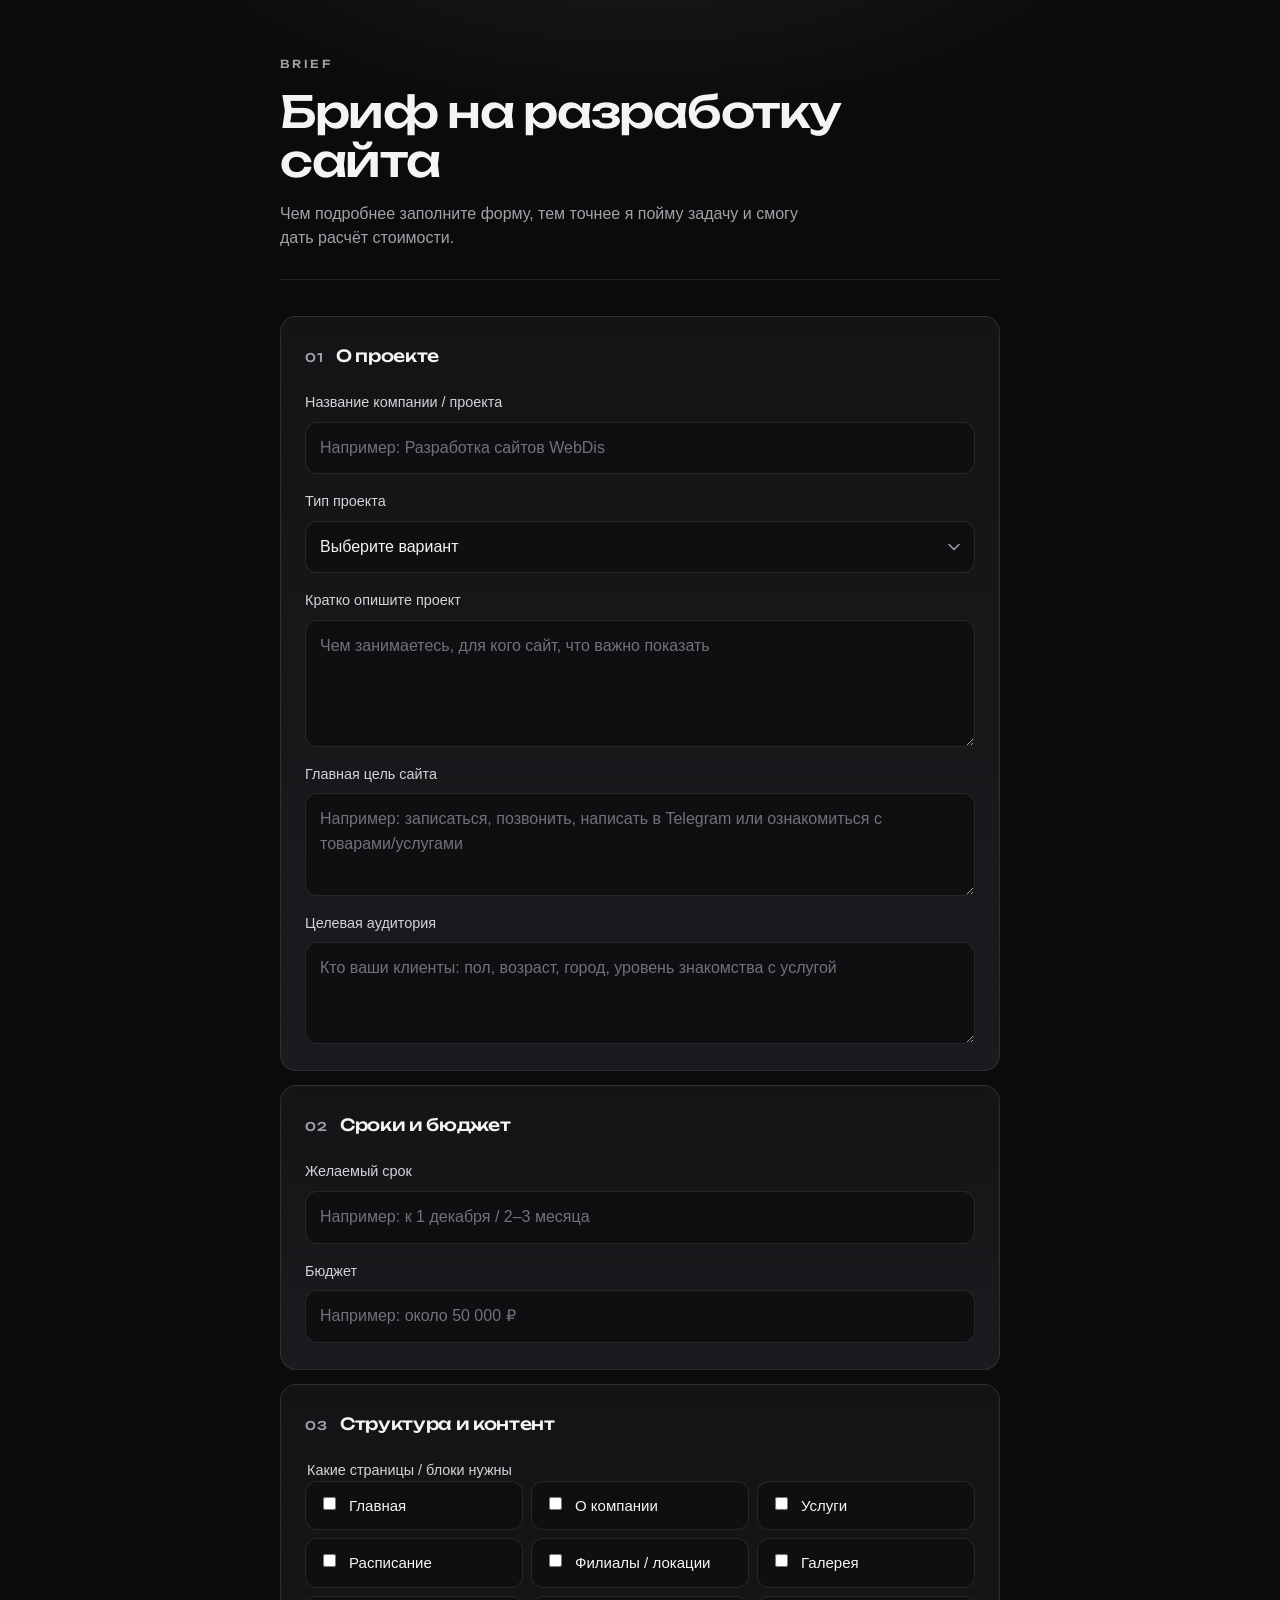
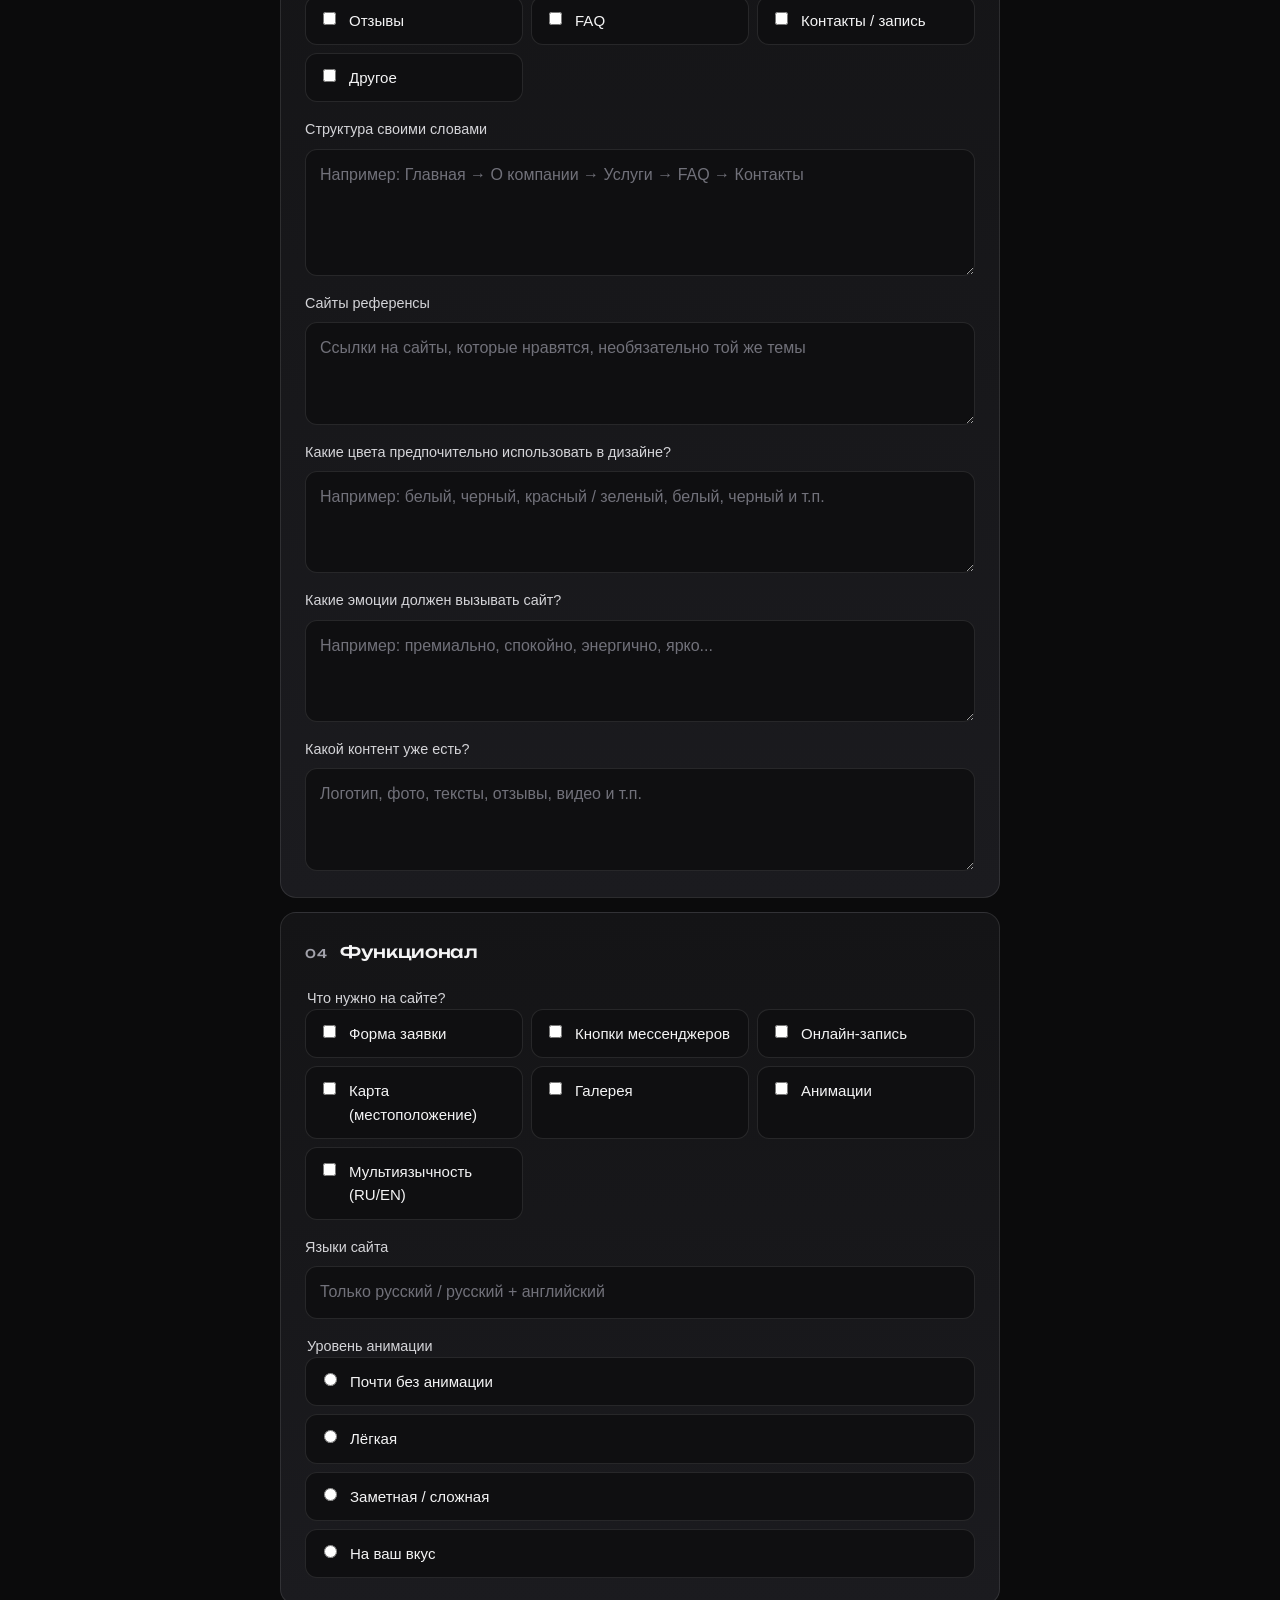
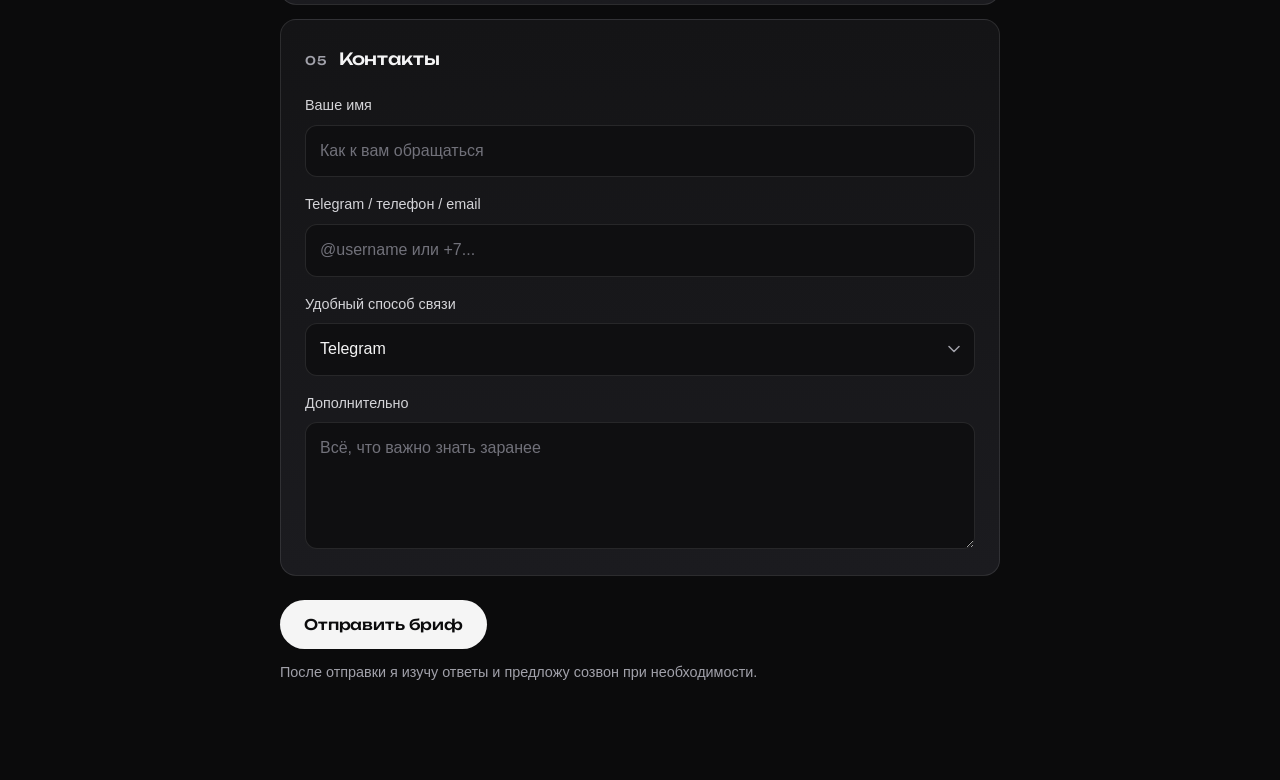
==== index.html @ e67f0755 "Update index.html" ====
<!DOCTYPE html>
<html lang="ru">
<head>
  <meta charset="UTF-8" />
  <meta name="viewport" content="width=device-width, initial-scale=1" />
  <title>Бриф на разработку сайта</title>
  <meta name="description" content="Заполните бриф — так я точнее пойму задачу и смогу дать расчёт стоимости." />
  <link rel="preconnect" href="https://fonts.googleapis.com" />
  <link rel="preconnect" href="https://fonts.gstatic.com" crossorigin />
  <link href="https://fonts.googleapis.com/css2?family=Unbounded:wght@400;500;600;700&display=swap" rel="stylesheet" />
  <link rel="stylesheet" href="styles.css" />
</head>
<body>
  <div class="page">
    <header class="hero">
      <p class="eyebrow">Brief</p>
      <h1>Бриф на разработку сайта</h1>
      <p class="lead">
        Чем подробнее заполните форму, тем точнее я пойму задачу и смогу дать расчёт стоимости.
      </p>
    </header>

    <form
      class="brief"
      id="brief-form"
      action="https://formsubmit.co/ajax/zhirkovakatya190517@gmail.com"
      method="POST"
    >
      <input type="hidden" name="_subject" value="Новый бриф на сайт" />
      <input type="hidden" name="_template" value="table" />
      <input type="hidden" name="_captcha" value="false" />
      <input type="text" name="_honey" class="honey" tabindex="-1" autocomplete="off" />

      <section class="card">
        <div class="card-head">
          <span class="num">01</span>
          <h2>О проекте</h2>
        </div>

        <label class="field">
          <span>Название компании / проекта</span>
          <input type="text" name="Название проекта" placeholder="Например: Разработка сайтов WebDis" required />
        </label>

        <label class="field">
          <span>Тип проекта</span>
          <select name="Тип проекта" required>
            <option value="" disabled selected>Выберите вариант</option>
            <option>Лендинг / одностраничник</option>
            <option>Многостраничный сайт</option>
            <option>Корпоративный сайт</option>
            <option>Интернет-магазин</option>
            <option>Другое</option>
          </select>
        </label>

        <label class="field">
          <span>Кратко опишите проект</span>
          <textarea name="Описание проекта" rows="4" placeholder="Чем занимаетесь, для кого сайт, что важно показать" required></textarea>
        </label>

        <label class="field">
          <span>Главная цель сайта</span>
          <textarea name="Главная цель" rows="3" placeholder="Например: записаться, позвонить, написать в Telegram или ознакомиться с товарами/услугами" required></textarea>
        </label>

        <label class="field">
          <span>Целевая аудитория</span>
          <textarea name="Аудитория" rows="3" placeholder="Кто ваши клиенты: пол, возраст, город, уровень знакомства с услугой" required></textarea>
        </label>
      </section>

      <section class="card">
        <div class="card-head">
          <span class="num">02</span>
          <h2>Сроки и бюджет</h2>
        </div>

        <label class="field">
          <span>Желаемый срок</span>
          <input type="text" name="Срок" placeholder="Например: к 1 декабря / 2–3 месяца" required/ >
        </label>

        <label class="field">
          <span>Бюджет</span>
          <input type="text" name="Бюджет свой" placeholder="Например: около 50 000 ₽" required/>
        </label>
      </section>

      <section class="card">
        <div class="card-head">
          <span class="num">03</span>
          <h2>Структура и контент</h2>
        </div>

        <fieldset class="field">
          <legend>Какие страницы / блоки нужны</legend>
          <div class="choices grid" required>
            <label class="choice"><input type="checkbox" name="Страницы" value="Главная" /> Главная</label>
            <label class="choice"><input type="checkbox" name="Страницы" value="О компании" /> О компании</label>
            <label class="choice"><input type="checkbox" name="Страницы" value="Услуги" /> Услуги </label>
            <label class="choice"><input type="checkbox" name="Страницы" value="Расписание" /> Расписание</label>
            <label class="choice"><input type="checkbox" name="Страницы" value="Филиалы / локации" /> Филиалы / локации</label>
            <label class="choice"><input type="checkbox" name="Страницы" value="Галерея" /> Галерея</label>
            <label class="choice"><input type="checkbox" name="Страницы" value="Отзывы" /> Отзывы</label>
            <label class="choice"><input type="checkbox" name="Страницы" value="FAQ" /> FAQ</label>
            <label class="choice"><input type="checkbox" name="Страницы" value="Контакты / запись" /> Контакты / запись</label>
            <label class="choice"><input type="checkbox" name="Страницы" value="Другое" /> Другое</label>
          </div>
        </fieldset>

        <label class="field">
          <span>Структура своими словами</span>
          <textarea name="Структура" rows="4" placeholder="Например: Главная → О компании → Услуги → FAQ → Контакты" required></textarea>
        </label>

        <label class="field">
          <span>Сайты референсы</span>
          <textarea name="Референсы" rows="3" placeholder="Ссылки на сайты, которые нравятся, необязательно той же темы" required></textarea>
        </label>

        <label class="field">
          <span>Какие цвета предпочительно использовать в дизайне?</span>
          <textarea name="Цвета" rows="3" placeholder="Например: белый, черный, красный / зеленый, белый, черный и т.п." required></textarea>
        </label>

        <label class="field">
          <span>Какие эмоции должен вызывать сайт?</span>
          <textarea name="Эмоции" rows="3" placeholder="Например: премиально, спокойно, энергично, ярко..." required/ ></textarea>
        </label>

        <label class="field">
          <span>Какой контент уже есть?</span>
          <textarea name="Контент" rows="3" placeholder="Логотип, фото, тексты, отзывы, видео и т.п." required></textarea>
        </label>
      </section>

      <section class="card">
        <div class="card-head">
          <span class="num">04</span>
          <h2>Функционал</h2>
        </div>

        <fieldset class="field">
          <legend>Что нужно на сайте?</legend>
          <div class="choices grid" required>
            <label class="choice"><input type="checkbox" name="Функционал" value="Форма заявки" /> Форма заявки</label>
            <label class="choice"><input type="checkbox" name="Функционал" value="Кнопки мессенджеров" /> Кнопки мессенджеров</label>
            <label class="choice"><input type="checkbox" name="Функционал" value="Онлайн-запись" /> Онлайн-запись</label>
            <label class="choice"><input type="checkbox" name="Функционал" value="Карта (местоположение)" /> Карта (местоположение)</label>
            <label class="choice"><input type="checkbox" name="Функционал" value="Галерея" /> Галерея</label>
            <label class="choice"><input type="checkbox" name="Функционал" value="Анимации" /> Анимации</label>
            <label class="choice"><input type="checkbox" name="Функционал" value="Мультиязычность" /> Мультиязычность (RU/EN)</label>
          </div>
        </fieldset>

        <label class="field">
          <span>Языки сайта</span>
          <input type="text" name="Языки" placeholder="Только русский / русский + английский" required/>
        </label>

        <fieldset class="field">
          <legend>Уровень анимации</legend>
          <div class="choices" required>
            <label class="choice"><input type="radio" name="Анимация" value="Почти без анимации" /> Почти без анимации</label>
            <label class="choice"><input type="radio" name="Анимация" value="Лёгкая" /> Лёгкая</label>
            <label class="choice"><input type="radio" name="Анимация" value="Заметная / сложная" /> Заметная / сложная</label>
            <label class="choice"><input type="radio" name="Анимация" value="На ваш вкус" /> На ваш вкус</label>
          </div>
        </fieldset>
      </section>

      <section class="card">
        <div class="card-head">
          <span class="num">05</span>
          <h2>Контакты</h2>
        </div>

        <label class="field">
          <span>Ваше имя</span>
          <input type="text" name="Имя" placeholder="Как к вам обращаться" required />
        </label>

        <label class="field">
          <span>Telegram / телефон / email</span>
          <input type="text" name="Контакт" placeholder="@username или +7..." required />
        </label>

        <label class="field">
          <span>Удобный способ связи</span>
          <select name="Способ связи">
            <option>Telegram</option>
            <option>WhatsApp</option>
            <option>Телефон</option>
            <option>Email</option>
          </select>
        </label>

        <label class="field">
          <span>Дополнительно</span>
          <textarea name="Дополнительно" rows="4" placeholder="Всё, что важно знать заранее"></textarea>
        </label>
      </section>

      <div class="actions">
        <button type="submit" class="btn" id="submit-btn">Отправить бриф</button>
        <p class="note" id="form-note">После отправки я изучу ответы и предложу созвон при необходимости.</p>
        <p class="status" id="form-status" hidden></p>
      </div>
    </form>

    <div class="success" id="success-screen" hidden>
      <p class="eyebrow">Done</p>
      <h2>Бриф отправлен</h2>
      <p class="lead">Спасибо! Я получила ваши ответы и скоро свяжусь.</p>
    </div>
  </div>

  <script src="script.js"></script>
</body>
</html>
---- styles.css ----
:root {
  --bg: #0b0b0c;
  --surface: #141416;
  --surface-2: #1b1b1f;
  --ink: #f4f4f5;
  --muted: #a1a1aa;
  --line: rgba(255, 255, 255, 0.1);
  --accent: #f5f5f5;
  --accent-text: #0b0b0c;
  --focus: #ffffff;
  --radius: 16px;
  --font: "SF Pro Text", "SF Pro Display", -apple-system, BlinkMacSystemFont, "Segoe UI", Roboto, Helvetica, Arial, sans-serif;
  --display: "Unbounded", sans-serif;
}

* {
  box-sizing: border-box;
}

html {
  scroll-behavior: smooth;
}

body {
  margin: 0;
  min-height: 100vh;
  font-family: var(--font);
  color: var(--ink);
  background:
    radial-gradient(900px 420px at 50% -120px, rgba(255, 255, 255, 0.08), transparent 60%),
    var(--bg);
  line-height: 1.55;
  -webkit-font-smoothing: antialiased;
  text-rendering: optimizeLegibility;
}

.page {
  width: min(720px, calc(100% - 32px));
  margin: 0 auto;
  padding: 56px 0 96px;
}

.hero {
  margin-bottom: 36px;
  padding-bottom: 28px;
  border-bottom: 1px solid var(--line);
}

.eyebrow {
  margin: 0 0 14px;
  font-family: var(--display);
  font-size: 11px;
  letter-spacing: 0.22em;
  text-transform: uppercase;
  color: var(--muted);
  font-weight: 500;
}

h1 {
  margin: 0 0 16px;
  font-family: var(--display);
  font-weight: 500;
  font-size: clamp(1.85rem, 5vw, 2.75rem);
  line-height: 1.12;
  letter-spacing: -0.03em;
}

.lead {
  margin: 0;
  max-width: 34rem;
  color: var(--muted);
  font-size: 1rem;
  font-weight: 400;
}

.brief {
  display: grid;
  gap: 14px;
}

.card {
  background: linear-gradient(180deg, var(--surface) 0%, var(--surface-2) 100%);
  border: 1px solid var(--line);
  border-radius: var(--radius);
  padding: 26px 24px;
}

.card-head {
  display: flex;
  align-items: baseline;
  gap: 12px;
  margin-bottom: 22px;
}

.card-head .num {
  font-family: var(--display);
  font-size: 12px;
  letter-spacing: 0.08em;
  color: var(--muted);
  font-weight: 500;
}

.card h2 {
  margin: 0;
  font-family: var(--display);
  font-size: 1.05rem;
  font-weight: 500;
  letter-spacing: -0.02em;
}

.field {
  display: grid;
  gap: 8px;
  margin: 0 0 16px;
  border: 0;
  padding: 0;
  min-inline-size: 0;
}

.field:last-child {
  margin-bottom: 0;
}

.field > span,
.field > legend {
  font-size: 0.9rem;
  font-weight: 500;
  color: #d4d4d8;
}

input[type="text"],
input[type="email"],
select,
textarea {
  width: 100%;
  border: 1px solid var(--line);
  border-radius: 12px;
  background: #0f0f11;
  color: var(--ink);
  font: inherit;
  padding: 13px 14px;
  outline: none;
  transition: border-color 0.15s ease, box-shadow 0.15s ease;
}

textarea {
  resize: vertical;
  min-height: 96px;
}

input::placeholder,
textarea::placeholder {
  color: #71717a;
}

input:focus,
select:focus,
textarea:focus {
  border-color: rgba(255, 255, 255, 0.35);
  box-shadow: 0 0 0 3px rgba(255, 255, 255, 0.08);
}

select {
  appearance: none;
  background-image: url("data:image/svg+xml,%3Csvg xmlns='http://www.w3.org/2000/svg' width='12' height='8' viewBox='0 0 12 8' fill='none'%3E%3Cpath d='M1 1.5L6 6.5L11 1.5' stroke='%23a1a1aa' stroke-width='1.5' stroke-linecap='round' stroke-linejoin='round'/%3E%3C/svg%3E");
  background-repeat: no-repeat;
  background-position: right 14px center;
  padding-right: 40px;
}

.choices {
  display: grid;
  gap: 8px;
}

.choices.grid {
  grid-template-columns: repeat(auto-fit, minmax(210px, 1fr));
}

.choice {
  display: flex;
  gap: 10px;
  align-items: flex-start;
  padding: 12px 13px;
  border: 1px solid var(--line);
  border-radius: 12px;
  background: #0f0f11;
  cursor: pointer;
  font-size: 0.94rem;
  transition: border-color 0.15s ease, background 0.15s ease;
}

.choice:hover {
  border-color: rgba(255, 255, 255, 0.22);
}

.choice:has(input:checked) {
  border-color: rgba(255, 255, 255, 0.45);
  background: #19191d;
}

.choice input {
  margin-top: 3px;
  accent-color: #fff;
}

.range-field input[type="range"] {
  width: 100%;
  accent-color: #fff;
}

.range-hints {
  display: flex;
  justify-content: space-between;
  color: var(--muted);
  font-size: 0.8rem;
}

.actions {
  display: grid;
  gap: 12px;
  justify-items: start;
  padding-top: 10px;
}

.btn {
  appearance: none;
  border: 0;
  border-radius: 999px;
  background: var(--accent);
  color: var(--accent-text);
  font-family: var(--display);
  font-size: 0.92rem;
  font-weight: 500;
  letter-spacing: -0.01em;
  padding: 15px 24px;
  cursor: pointer;
  transition: transform 0.15s ease, opacity 0.15s ease;
}

.btn:hover {
  transform: translateY(-1px);
  opacity: 0.92;
}

.btn:active {
  transform: translateY(0);
}

.note {
  margin: 0;
  color: var(--muted);
  font-size: 0.9rem;
}

.status {
  margin: 0;
  font-size: 0.92rem;
  color: #d4d4d8;
}

.status-error {
  color: #f0a8a0;
}

.btn:disabled {
  opacity: 0.55;
  cursor: wait;
  transform: none;
}

.success {
  margin-top: 8px;
  padding: 28px 24px;
  border: 1px solid var(--line);
  border-radius: var(--radius);
  background: linear-gradient(180deg, var(--surface) 0%, var(--surface-2) 100%);
}

.success h2 {
  margin: 0 0 12px;
  font-family: var(--display);
  font-size: clamp(1.6rem, 4vw, 2.2rem);
  font-weight: 500;
  letter-spacing: -0.03em;
}

.honey {
  position: absolute;
  left: -9999px;
  opacity: 0;
  height: 0;
  width: 0;
}

@media (max-width: 640px) {
  .page {
    width: min(100% - 24px, 720px);
    padding-top: 32px;
  }

  .card {
    padding: 20px 16px;
  }
}
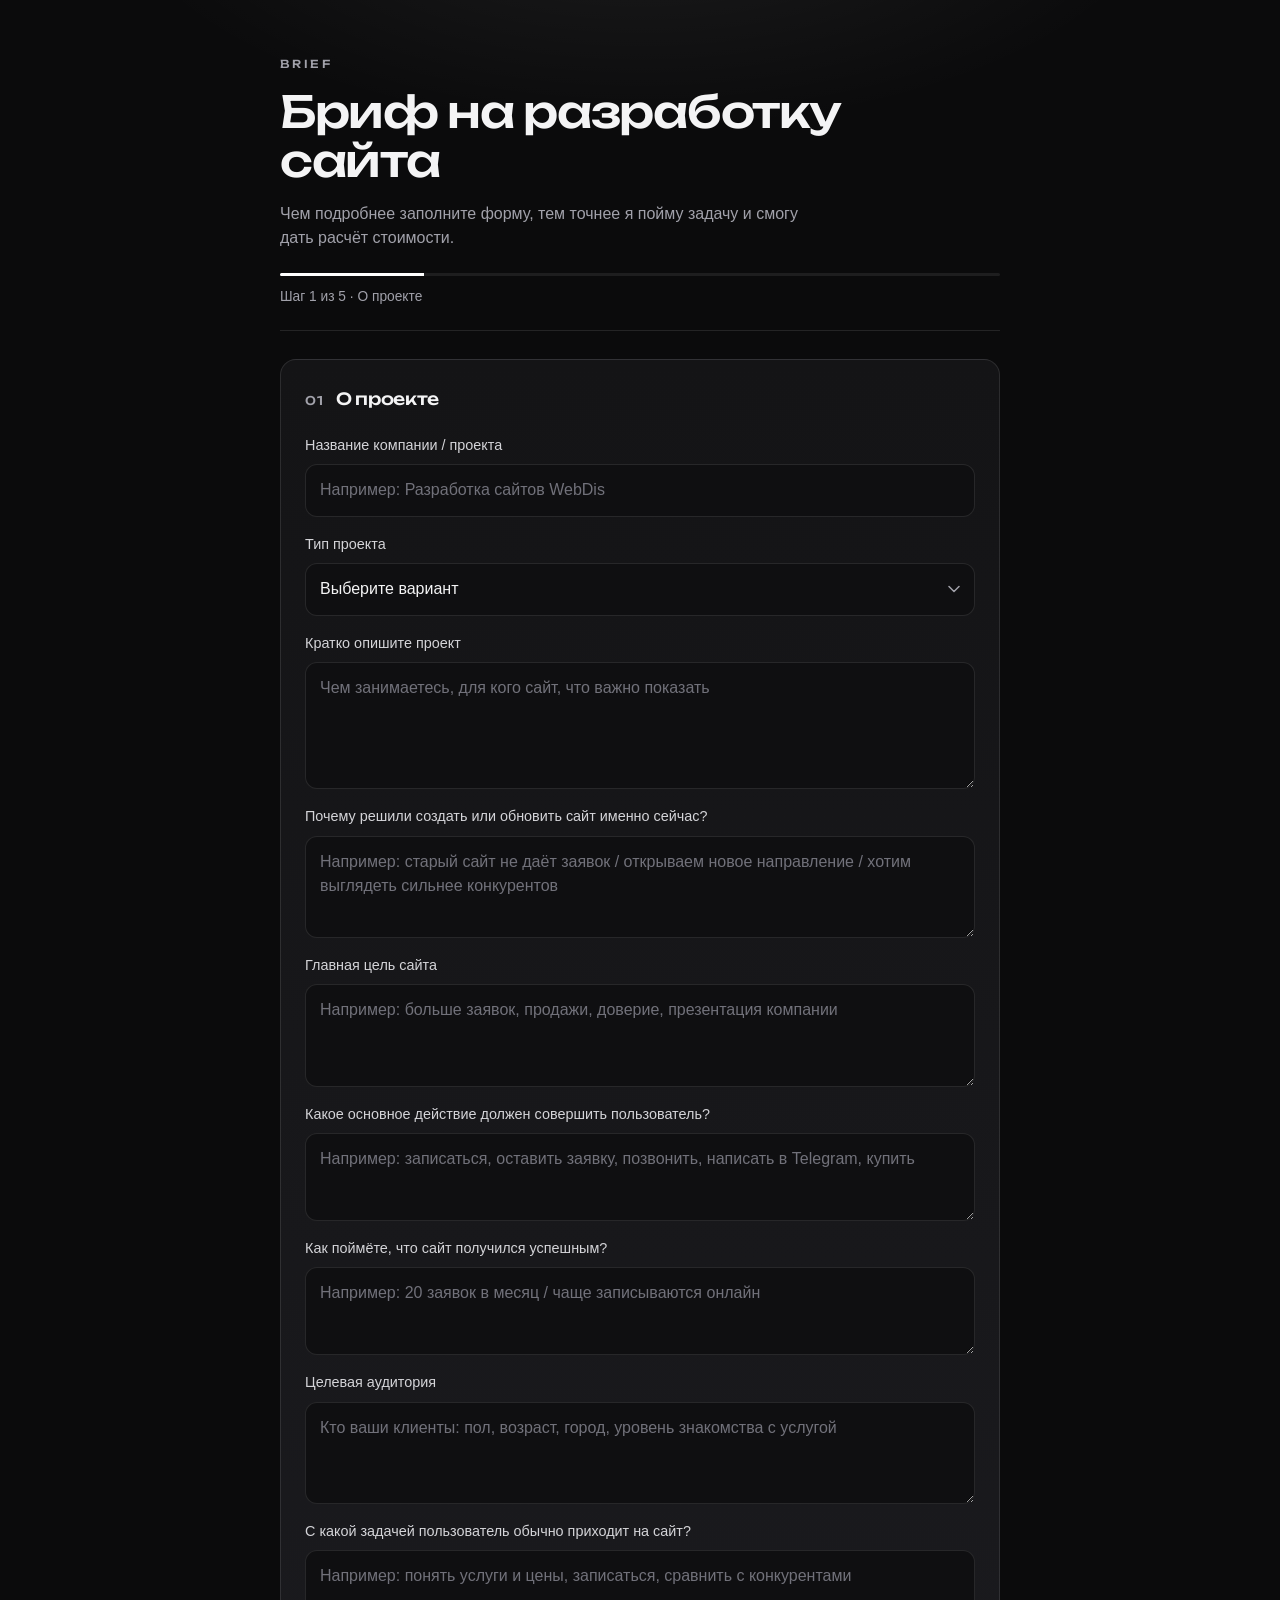
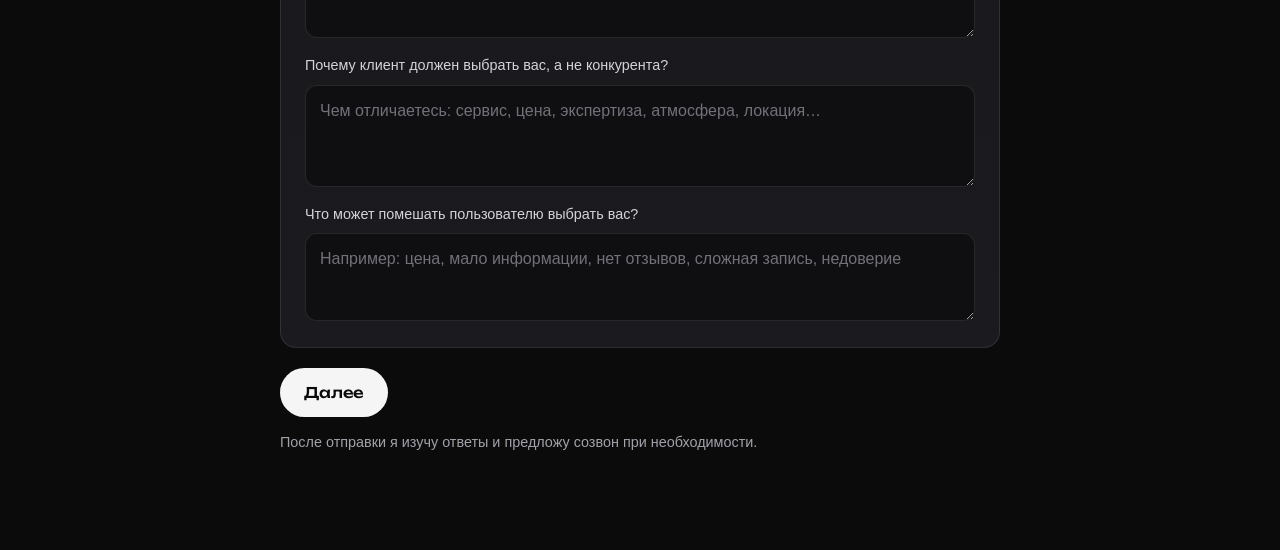
==== commit 92fdb72a: "Add files via upload" ====
--- a/index.html
+++ b/index.html
@@ -18,6 +18,10 @@
       <p class="lead">
         Чем подробнее заполните форму, тем точнее я пойму задачу и смогу дать расчёт стоимости.
       </p>
+      <div class="progress" aria-hidden="true">
+        <div class="progress-bar" id="progress-bar"></div>
+      </div>
+      <p class="step-label" id="step-label">Шаг 1 из 5 · О проекте</p>
     </header>
 
     <form
@@ -31,7 +35,8 @@
       <input type="hidden" name="_captcha" value="false" />
       <input type="text" name="_honey" class="honey" tabindex="-1" autocomplete="off" />
 
-      <section class="card">
+      <!-- 01 -->
+      <section class="card step is-active" data-step="0">
         <div class="card-head">
           <span class="num">01</span>
           <h2>О проекте</h2>
@@ -39,38 +44,70 @@
 
         <label class="field">
           <span>Название компании / проекта</span>
-          <input type="text" name="Название проекта" placeholder="Например: Разработка сайтов WebDis" required />
+          <input type="text" name="Название проекта" placeholder="Например: Разработка сайтов WebDis" required data-step-required />
         </label>
 
         <label class="field">
           <span>Тип проекта</span>
-          <select name="Тип проекта" required>
+          <select name="Тип проекта" required data-step-required>
             <option value="" disabled selected>Выберите вариант</option>
             <option>Лендинг / одностраничник</option>
             <option>Многостраничный сайт</option>
             <option>Корпоративный сайт</option>
             <option>Интернет-магазин</option>
             <option>Другое</option>
+            <option>Не знаю, нужна консультация</option>
           </select>
         </label>
 
         <label class="field">
           <span>Кратко опишите проект</span>
-          <textarea name="Описание проекта" rows="4" placeholder="Чем занимаетесь, для кого сайт, что важно показать" required></textarea>
+          <textarea name="Описание проекта" rows="4" placeholder="Чем занимаетесь, для кого сайт, что важно показать" required data-step-required></textarea>
+        </label>
+
+        <label class="field">
+          <span>Почему решили создать или обновить сайт именно сейчас?</span>
+          <textarea name="Почему сейчас" rows="3" placeholder="Например: старый сайт не даёт заявок / открываем новое направление / хотим выглядеть сильнее конкурентов" required data-step-required></textarea>
         </label>
 
         <label class="field">
           <span>Главная цель сайта</span>
-          <textarea name="Главная цель" rows="3" placeholder="Например: записаться, позвонить, написать в Telegram или ознакомиться с товарами/услугами" required></textarea>
+          <textarea name="Главная цель" rows="3" placeholder="Например: больше заявок, продажи, доверие, презентация компании" required data-step-required></textarea>
+        </label>
+
+        <label class="field">
+          <span>Какое основное действие должен совершить пользователь?</span>
+          <textarea name="Главное действие" rows="2" placeholder="Например: записаться, оставить заявку, позвонить, написать в Telegram, купить" required data-step-required></textarea>
+        </label>
+
+        <label class="field">
+          <span>Как поймёте, что сайт получился успешным?</span>
+          <textarea name="Критерий успеха" rows="2" placeholder="Например: 20 заявок в месяц / чаще записываются онлайн" required data-step-required></textarea>
         </label>
 
         <label class="field">
           <span>Целевая аудитория</span>
-          <textarea name="Аудитория" rows="3" placeholder="Кто ваши клиенты: пол, возраст, город, уровень знакомства с услугой" required></textarea>
-        </label>
-      </section>
-
-      <section class="card">
+          <textarea name="Аудитория" rows="3" placeholder="Кто ваши клиенты: пол, возраст, город, уровень знакомства с услугой" required data-step-required></textarea>
+        </label>
+
+        <label class="field">
+          <span>С какой задачей пользователь обычно приходит на сайт?</span>
+          <textarea name="Задача пользователя" rows="2" placeholder="Например: понять услуги и цены, записаться, сравнить с конкурентами" required data-step-required></textarea>
+        </label>
+
+        <label class="field">
+          <span>Почему клиент должен выбрать вас, а не конкурента?</span>
+          <textarea name="Почему вы" rows="3" placeholder="Чем отличаетесь: сервис, цена, экспертиза, атмосфера, локация…" required data-step-required></textarea>
+        </label>
+
+        <label class="field">
+          <span>Что может помешать пользователю выбрать вас?</span>
+          <textarea name="Барьеры" rows="2" placeholder="Например: цена, мало информации, нет отзывов, сложная запись, недоверие" required data-step-required></textarea>
+        </label>
+      </section>
+
+      <!-- 02 -->
+      <section class="card step" data-step="1" hidden>
         <div class="card-head">
           <span class="num">02</span>
           <h2>Сроки и бюджет</h2>
@@ -78,16 +115,42 @@
 
         <label class="field">
           <span>Желаемый срок</span>
-          <input type="text" name="Срок" placeholder="Например: к 1 декабря / 2–3 месяца" required/ >
+          <input type="text" name="Срок" placeholder="Например: к 1 декабря / 2–3 месяца" required data-step-required />
         </label>
 
         <label class="field">
           <span>Бюджет</span>
-          <input type="text" name="Бюджет свой" placeholder="Например: около 50 000 ₽" required/>
-        </label>
-      </section>
-
-      <section class="card">
+          <input type="text" name="Бюджет" placeholder="Например: около 50 000 ₽" required data-step-required />
+        </label>
+
+        <fieldset class="field">
+          <legend>Есть ли уже сайт?</legend>
+          <div class="choices">
+            <label class="choice"><input type="radio" name="Текущий сайт" value="Нет, создаём с нуля" required data-step-required /> Нет, создаём с нуля</label>
+            <label class="choice"><input type="radio" name="Текущий сайт" value="Да, нужен редизайн" /> Да, нужен редизайн</label>
+            <label class="choice"><input type="radio" name="Текущий сайт" value="Да, новый сайт вместо старого" /> Да, новый сайт вместо старого</label>
+          </div>
+        </fieldset>
+
+        <label class="field">
+          <span>Ссылка на текущий сайт (если есть)</span>
+          <input type="text" name="Ссылка на сайт" placeholder="https://" />
+        </label>
+
+        <label class="field">
+          <span>Предпочтительная платформа</span>
+          <select name="Платформа">
+            <option>Не знаю</option>
+            <option>Tilda</option>
+            <option>Webflow</option>
+            <option>WordPress</option>
+            <option>Другая</option>
+          </select>
+        </label>
+      </section>
+
+      <!-- 03 -->
+      <section class="card step" data-step="2" hidden>
         <div class="card-head">
           <span class="num">03</span>
           <h2>Структура и контент</h2>
@@ -95,10 +158,10 @@
 
         <fieldset class="field">
           <legend>Какие страницы / блоки нужны</legend>
-          <div class="choices grid" required>
+          <div class="choices grid">
             <label class="choice"><input type="checkbox" name="Страницы" value="Главная" /> Главная</label>
             <label class="choice"><input type="checkbox" name="Страницы" value="О компании" /> О компании</label>
-            <label class="choice"><input type="checkbox" name="Страницы" value="Услуги" /> Услуги </label>
+            <label class="choice"><input type="checkbox" name="Страницы" value="Услуги" /> Услуги</label>
             <label class="choice"><input type="checkbox" name="Страницы" value="Расписание" /> Расписание</label>
             <label class="choice"><input type="checkbox" name="Страницы" value="Филиалы / локации" /> Филиалы / локации</label>
             <label class="choice"><input type="checkbox" name="Страницы" value="Галерея" /> Галерея</label>
@@ -111,31 +174,75 @@
 
         <label class="field">
           <span>Структура своими словами</span>
-          <textarea name="Структура" rows="4" placeholder="Например: Главная → О компании → Услуги → FAQ → Контакты" required></textarea>
-        </label>
-
-        <label class="field">
-          <span>Сайты референсы</span>
-          <textarea name="Референсы" rows="3" placeholder="Ссылки на сайты, которые нравятся, необязательно той же темы" required></textarea>
-        </label>
-
-        <label class="field">
-          <span>Какие цвета предпочительно использовать в дизайне?</span>
-          <textarea name="Цвета" rows="3" placeholder="Например: белый, черный, красный / зеленый, белый, черный и т.п." required></textarea>
+          <textarea name="Структура" rows="3" placeholder="Например: Главная → О компании → Услуги → FAQ → Контакты" required data-step-required></textarea>
+        </label>
+
+        <label class="field">
+          <span>Есть ли обязательная информация на сайте?</span>
+          <textarea name="Обязательная информация" rows="2" placeholder="Сертификаты, лицензии, адреса, условия, гарантии… Можно «нет»"></textarea>
+        </label>
+
+        <label class="field">
+          <span>Конкуренты (2–5 ссылок)</span>
+          <textarea name="Конкуренты" rows="2" placeholder="https://..."></textarea>
+        </label>
+
+        <label class="field">
+          <span>Что нравится / не нравится у конкурентов?</span>
+          <textarea name="Про конкурентов" rows="3" placeholder="Что взять на заметку, а чего точно избегать"></textarea>
+        </label>
+
+        <label class="field">
+          <span>Сайты-референсы</span>
+          <textarea name="Референсы" rows="2" placeholder="Ссылки на сайты, которые нравятся — необязательно той же темы" required data-step-required></textarea>
+        </label>
+
+        <label class="field">
+          <span>Что именно нравится в этих сайтах?</span>
+          <textarea name="Нравится в референсах" rows="2" placeholder="Цвет, шрифты, композиция, фото, анимация, структура, карточки…" required data-step-required></textarea>
+        </label>
+
+        <label class="field">
+          <span>Какие цвета предпочтительно использовать?</span>
+          <textarea name="Цвета да" rows="2" placeholder="Например: белый, чёрный, красный" required data-step-required></textarea>
+        </label>
+
+        <label class="field">
+          <span>Какие цвета нельзя использовать?</span>
+          <textarea name="Цвета нет" rows="2" placeholder="Например: фиолетовый, кислотный. Можно «нет ограничений»" required data-step-required></textarea>
         </label>
 
         <label class="field">
           <span>Какие эмоции должен вызывать сайт?</span>
-          <textarea name="Эмоции" rows="3" placeholder="Например: премиально, спокойно, энергично, ярко..." required/ ></textarea>
-        </label>
-
-        <label class="field">
-          <span>Какой контент уже есть?</span>
-          <textarea name="Контент" rows="3" placeholder="Логотип, фото, тексты, отзывы, видео и т.п." required></textarea>
-        </label>
-      </section>
-
-      <section class="card">
+          <textarea name="Эмоции" rows="2" placeholder="Например: премиально, спокойно, энергично, ярко..." required data-step-required></textarea>
+        </label>
+
+        <fieldset class="field">
+          <legend>Какой контент уже есть?</legend>
+          <div class="choices grid">
+            <label class="choice"><input type="checkbox" name="Контент есть" value="Логотип" /> Логотип</label>
+            <label class="choice"><input type="checkbox" name="Контент есть" value="Фирменный стиль" /> Фирменный стиль</label>
+            <label class="choice"><input type="checkbox" name="Контент есть" value="Тексты" /> Тексты</label>
+            <label class="choice"><input type="checkbox" name="Контент есть" value="Фото" /> Фото</label>
+            <label class="choice"><input type="checkbox" name="Контент есть" value="Видео" /> Видео</label>
+            <label class="choice"><input type="checkbox" name="Контент есть" value="Отзывы" /> Отзывы</label>
+            <label class="choice"><input type="checkbox" name="Контент есть" value="Ничего" /> Пока ничего</label>
+          </div>
+        </fieldset>
+
+        <fieldset class="field">
+          <legend>Что нужно подготовить с моей стороны?</legend>
+          <div class="choices grid">
+            <label class="choice"><input type="checkbox" name="Подготовить" value="Тексты" /> Тексты</label>
+            <label class="choice"><input type="checkbox" name="Подготовить" value="Фото" /> Подбор фото</label>
+            <label class="choice"><input type="checkbox" name="Подготовить" value="Графика" /> Графика / иллюстрации</label>
+            <label class="choice"><input type="checkbox" name="Подготовить" value="Ничего" /> Ничего, всё предоставим</label>
+          </div>
+        </fieldset>
+      </section>
+
+      <!-- 04 -->
+      <section class="card step" data-step="3" hidden>
         <div class="card-head">
           <span class="num">04</span>
           <h2>Функционал</h2>
@@ -143,7 +250,7 @@
 
         <fieldset class="field">
           <legend>Что нужно на сайте?</legend>
-          <div class="choices grid" required>
+          <div class="choices grid">
             <label class="choice"><input type="checkbox" name="Функционал" value="Форма заявки" /> Форма заявки</label>
             <label class="choice"><input type="checkbox" name="Функционал" value="Кнопки мессенджеров" /> Кнопки мессенджеров</label>
             <label class="choice"><input type="checkbox" name="Функционал" value="Онлайн-запись" /> Онлайн-запись</label>
@@ -151,18 +258,32 @@
             <label class="choice"><input type="checkbox" name="Функционал" value="Галерея" /> Галерея</label>
             <label class="choice"><input type="checkbox" name="Функционал" value="Анимации" /> Анимации</label>
             <label class="choice"><input type="checkbox" name="Функционал" value="Мультиязычность" /> Мультиязычность (RU/EN)</label>
+            <label class="choice"><input type="checkbox" name="Функционал" value="Оплата" /> Оплата / корзина</label>
+            <label class="choice"><input type="checkbox" name="Функционал" value="Калькулятор" /> Калькулятор</label>
+          </div>
+        </fieldset>
+
+        <fieldset class="field">
+          <legend>Нужны ли интеграции?</legend>
+          <div class="choices grid">
+            <label class="choice"><input type="checkbox" name="Интеграции" value="Telegram" /> Telegram</label>
+            <label class="choice"><input type="checkbox" name="Интеграции" value="Email" /> Email</label>
+            <label class="choice"><input type="checkbox" name="Интеграции" value="CRM" /> CRM</label>
+            <label class="choice"><input type="checkbox" name="Интеграции" value="Оплата" /> Платёжная система</label>
+            <label class="choice"><input type="checkbox" name="Интеграции" value="Бронирование" /> Бронирование</label>
+            <label class="choice"><input type="checkbox" name="Интеграции" value="Не знаю" /> Не знаю, нужна консультация</label>
           </div>
         </fieldset>
 
         <label class="field">
           <span>Языки сайта</span>
-          <input type="text" name="Языки" placeholder="Только русский / русский + английский" required/>
+          <input type="text" name="Языки" placeholder="Только русский / русский + английский" required data-step-required />
         </label>
 
         <fieldset class="field">
           <legend>Уровень анимации</legend>
-          <div class="choices" required>
-            <label class="choice"><input type="radio" name="Анимация" value="Почти без анимации" /> Почти без анимации</label>
+          <div class="choices">
+            <label class="choice"><input type="radio" name="Анимация" value="Почти без анимации" required data-step-required /> Почти без анимации</label>
             <label class="choice"><input type="radio" name="Анимация" value="Лёгкая" /> Лёгкая</label>
             <label class="choice"><input type="radio" name="Анимация" value="Заметная / сложная" /> Заметная / сложная</label>
             <label class="choice"><input type="radio" name="Анимация" value="На ваш вкус" /> На ваш вкус</label>
@@ -170,7 +291,8 @@
         </fieldset>
       </section>
 
-      <section class="card">
+      <!-- 05 -->
+      <section class="card step" data-step="4" hidden>
         <div class="card-head">
           <span class="num">05</span>
           <h2>Контакты</h2>
@@ -178,12 +300,12 @@
 
         <label class="field">
           <span>Ваше имя</span>
-          <input type="text" name="Имя" placeholder="Как к вам обращаться" required />
+          <input type="text" name="Имя" placeholder="Как к вам обращаться" required data-step-required />
         </label>
 
         <label class="field">
           <span>Telegram / телефон / email</span>
-          <input type="text" name="Контакт" placeholder="@username или +7..." required />
+          <input type="text" name="Контакт" placeholder="@username или +7..." required data-step-required />
         </label>
 
         <label class="field">
@@ -202,11 +324,13 @@
         </label>
       </section>
 
-      <div class="actions">
-        <button type="submit" class="btn" id="submit-btn">Отправить бриф</button>
-        <p class="note" id="form-note">После отправки я изучу ответы и предложу созвон при необходимости.</p>
-        <p class="status" id="form-status" hidden></p>
+      <div class="nav-actions" id="nav-actions">
+        <button type="button" class="btn btn-ghost" id="prev-btn" hidden>Назад</button>
+        <button type="button" class="btn" id="next-btn">Далее</button>
+        <button type="submit" class="btn" id="submit-btn" hidden>Отправить бриф</button>
       </div>
+      <p class="note" id="form-note">После отправки я изучу ответы и предложу созвон при необходимости.</p>
+      <p class="status" id="form-status" hidden></p>
     </form>
 
     <div class="success" id="success-screen" hidden>
--- a/styles.css
+++ b/styles.css
@@ -7,7 +7,6 @@
   --line: rgba(255, 255, 255, 0.1);
   --accent: #f5f5f5;
   --accent-text: #0b0b0c;
-  --focus: #ffffff;
   --radius: 16px;
   --font: "SF Pro Text", "SF Pro Display", -apple-system, BlinkMacSystemFont, "Segoe UI", Roboto, Helvetica, Arial, sans-serif;
   --display: "Unbounded", sans-serif;
@@ -41,8 +40,8 @@
 }
 
 .hero {
-  margin-bottom: 36px;
-  padding-bottom: 28px;
+  margin-bottom: 28px;
+  padding-bottom: 22px;
   border-bottom: 1px solid var(--line);
 }
 
@@ -70,7 +69,27 @@
   max-width: 34rem;
   color: var(--muted);
   font-size: 1rem;
-  font-weight: 400;
+}
+
+.progress {
+  margin-top: 22px;
+  height: 3px;
+  background: rgba(255, 255, 255, 0.08);
+  border-radius: 999px;
+  overflow: hidden;
+}
+
+.progress-bar {
+  height: 100%;
+  width: 20%;
+  background: #fff;
+  transition: width 0.25s ease;
+}
+
+.step-label {
+  margin: 10px 0 0;
+  color: var(--muted);
+  font-size: 0.86rem;
 }
 
 .brief {
@@ -129,7 +148,6 @@
 }
 
 input[type="text"],
-input[type="email"],
 select,
 textarea {
   width: 100%;
@@ -145,7 +163,7 @@
 
 textarea {
   resize: vertical;
-  min-height: 96px;
+  min-height: 88px;
 }
 
 input::placeholder,
@@ -204,23 +222,11 @@
   accent-color: #fff;
 }
 
-.range-field input[type="range"] {
-  width: 100%;
-  accent-color: #fff;
-}
-
-.range-hints {
+.nav-actions {
   display: flex;
-  justify-content: space-between;
-  color: var(--muted);
-  font-size: 0.8rem;
-}
-
-.actions {
-  display: grid;
-  gap: 12px;
-  justify-items: start;
-  padding-top: 10px;
+  flex-wrap: wrap;
+  gap: 10px;
+  padding-top: 6px;
 }
 
 .btn {
@@ -238,35 +244,32 @@
   transition: transform 0.15s ease, opacity 0.15s ease;
 }
 
+.btn-ghost {
+  background: transparent;
+  color: var(--ink);
+  border: 1px solid var(--line);
+}
+
 .btn:hover {
   transform: translateY(-1px);
   opacity: 0.92;
-}
-
-.btn:active {
-  transform: translateY(0);
-}
-
-.note {
-  margin: 0;
-  color: var(--muted);
-  font-size: 0.9rem;
-}
-
-.status {
-  margin: 0;
-  font-size: 0.92rem;
-  color: #d4d4d8;
-}
-
-.status-error {
-  color: #f0a8a0;
 }
 
 .btn:disabled {
   opacity: 0.55;
   cursor: wait;
   transform: none;
+}
+
+.note,
+.status {
+  margin: 0;
+  font-size: 0.9rem;
+  color: var(--muted);
+}
+
+.status-error {
+  color: #f0a8a0;
 }
 
 .success {
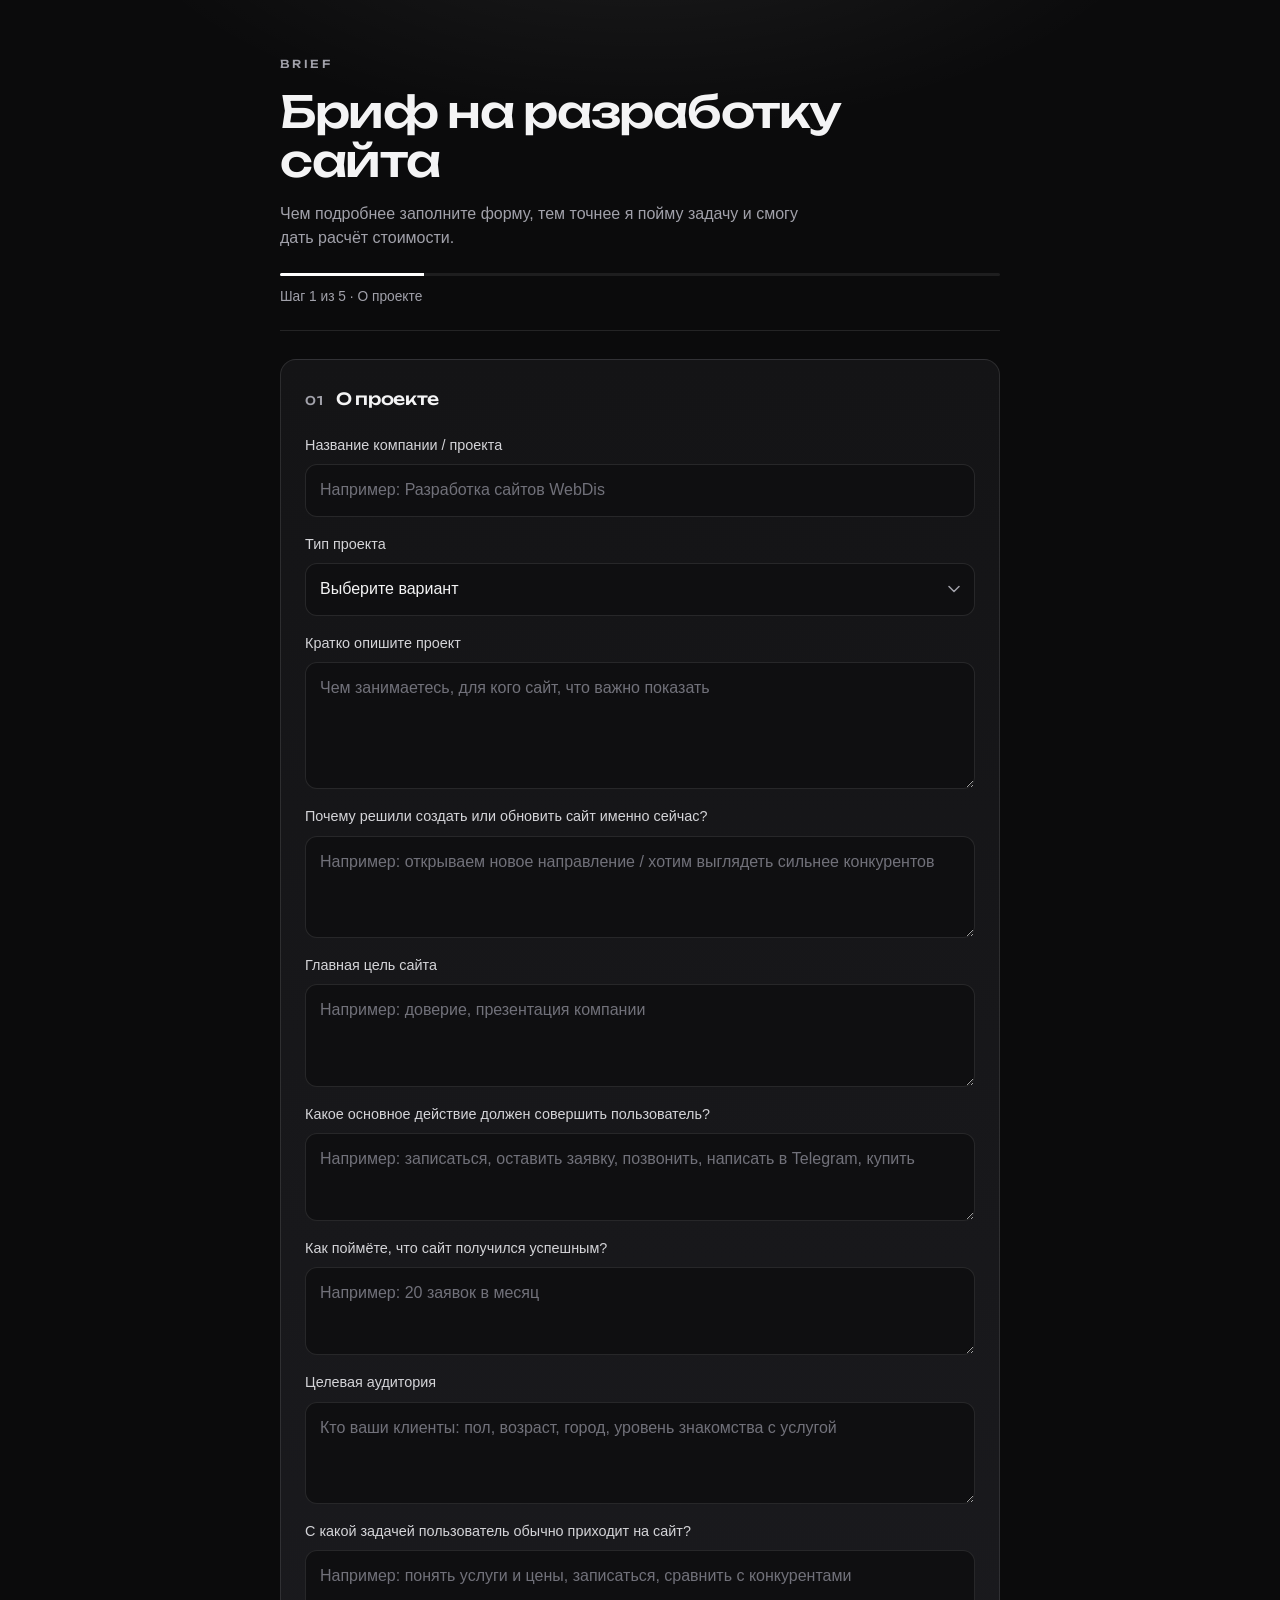
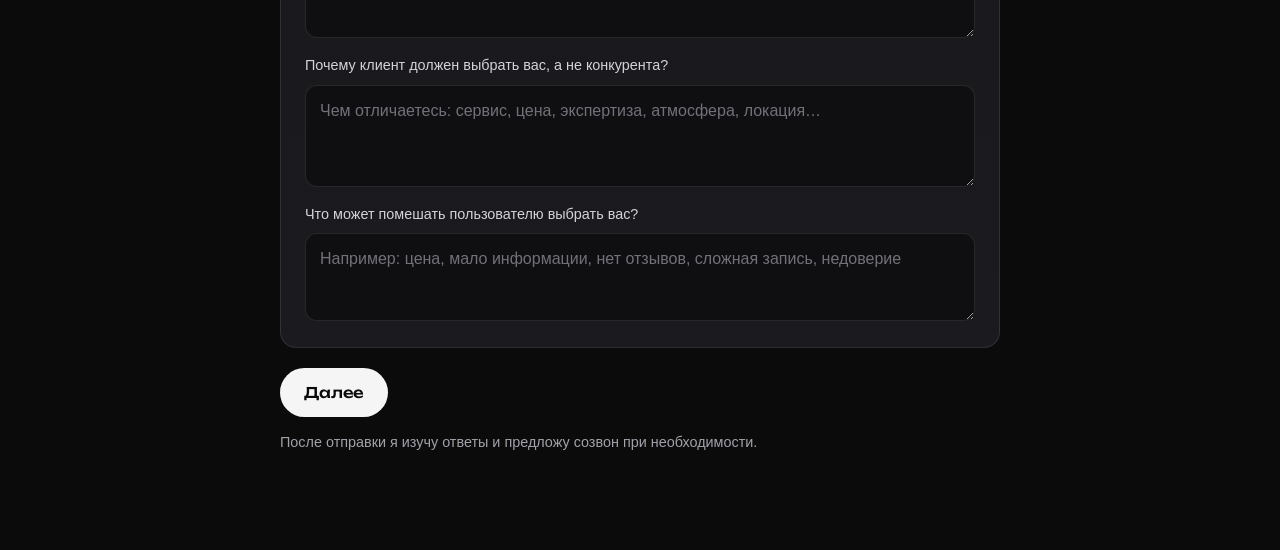
==== commit 88d42964: "Update index.html" ====
--- a/index.html
+++ b/index.html
@@ -67,12 +67,12 @@
 
         <label class="field">
           <span>Почему решили создать или обновить сайт именно сейчас?</span>
-          <textarea name="Почему сейчас" rows="3" placeholder="Например: старый сайт не даёт заявок / открываем новое направление / хотим выглядеть сильнее конкурентов" required data-step-required></textarea>
+          <textarea name="Почему сейчас" rows="3" placeholder="Например: открываем новое направление / хотим выглядеть сильнее конкурентов" required data-step-required></textarea>
         </label>
 
         <label class="field">
           <span>Главная цель сайта</span>
-          <textarea name="Главная цель" rows="3" placeholder="Например: больше заявок, продажи, доверие, презентация компании" required data-step-required></textarea>
+          <textarea name="Главная цель" rows="3" placeholder="Например: доверие, презентация компании" required data-step-required></textarea>
         </label>
 
         <label class="field">
@@ -82,7 +82,7 @@
 
         <label class="field">
           <span>Как поймёте, что сайт получился успешным?</span>
-          <textarea name="Критерий успеха" rows="2" placeholder="Например: 20 заявок в месяц / чаще записываются онлайн" required data-step-required></textarea>
+          <textarea name="Критерий успеха" rows="2" placeholder="Например: 20 заявок в месяц" required data-step-required></textarea>
         </label>
 
         <label class="field">
@@ -135,17 +135,6 @@
         <label class="field">
           <span>Ссылка на текущий сайт (если есть)</span>
           <input type="text" name="Ссылка на сайт" placeholder="https://" />
-        </label>
-
-        <label class="field">
-          <span>Предпочтительная платформа</span>
-          <select name="Платформа">
-            <option>Не знаю</option>
-            <option>Tilda</option>
-            <option>Webflow</option>
-            <option>WordPress</option>
-            <option>Другая</option>
-          </select>
         </label>
       </section>
 
@@ -263,18 +252,6 @@
           </div>
         </fieldset>
 
-        <fieldset class="field">
-          <legend>Нужны ли интеграции?</legend>
-          <div class="choices grid">
-            <label class="choice"><input type="checkbox" name="Интеграции" value="Telegram" /> Telegram</label>
-            <label class="choice"><input type="checkbox" name="Интеграции" value="Email" /> Email</label>
-            <label class="choice"><input type="checkbox" name="Интеграции" value="CRM" /> CRM</label>
-            <label class="choice"><input type="checkbox" name="Интеграции" value="Оплата" /> Платёжная система</label>
-            <label class="choice"><input type="checkbox" name="Интеграции" value="Бронирование" /> Бронирование</label>
-            <label class="choice"><input type="checkbox" name="Интеграции" value="Не знаю" /> Не знаю, нужна консультация</label>
-          </div>
-        </fieldset>
-
         <label class="field">
           <span>Языки сайта</span>
           <input type="text" name="Языки" placeholder="Только русский / русский + английский" required data-step-required />
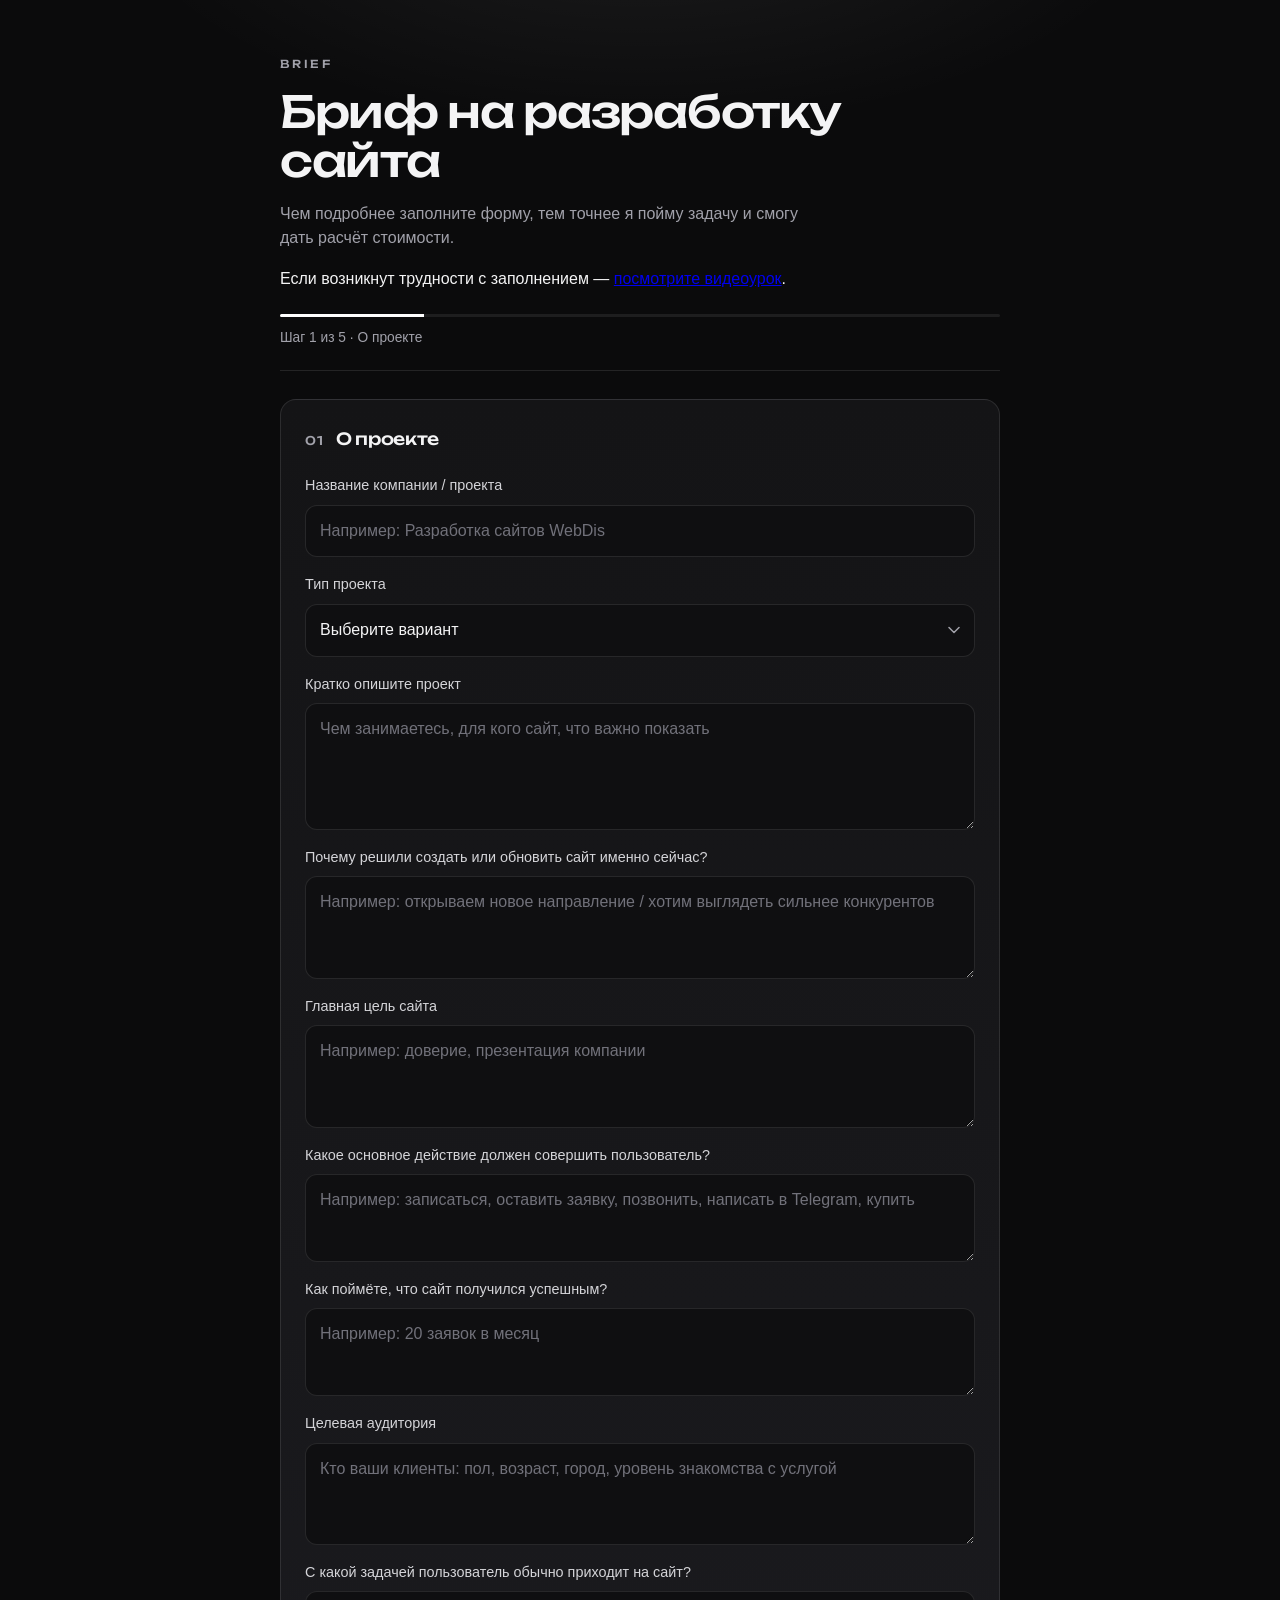
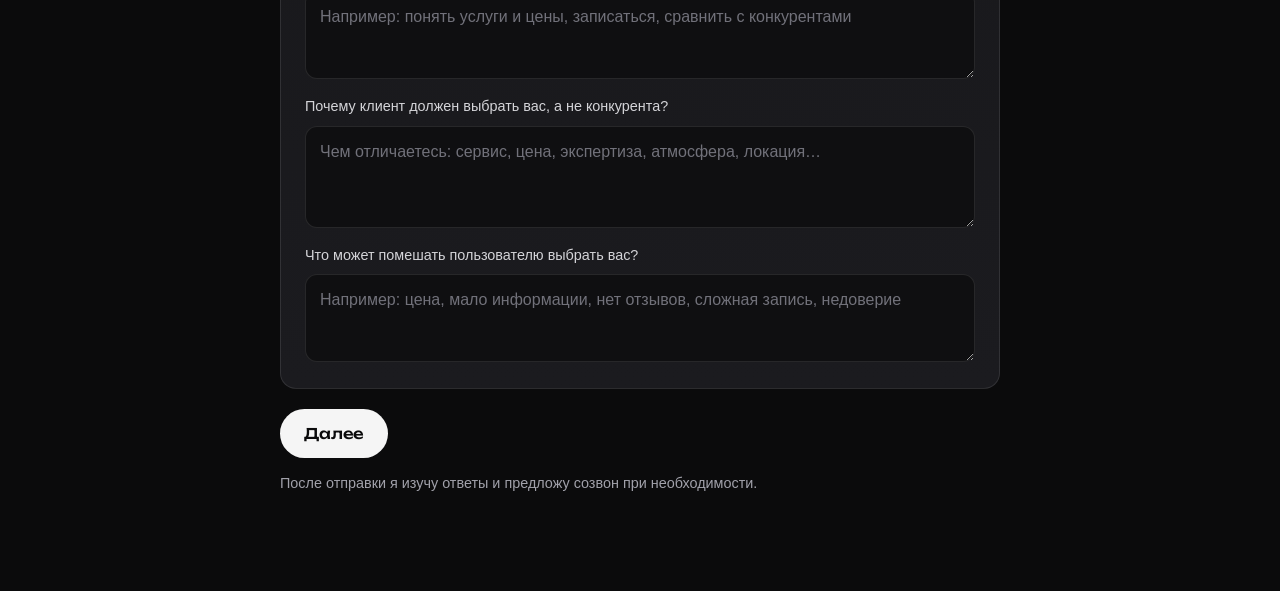
==== commit 7c1d8e13: "Update index.html" ====
--- a/index.html
+++ b/index.html
@@ -18,6 +18,10 @@
       <p class="lead">
         Чем подробнее заполните форму, тем точнее я пойму задачу и смогу дать расчёт стоимости.
       </p>
+      <p class="help-link">
+        Если возникнут трудности с заполнением —
+        <a href="https://disk.yandex.ru/d/bc48G-VjSE5Ibw" target="_blank" rel="noopener noreferrer">посмотрите видеоурок</a>.
+      </p>
       <div class="progress" aria-hidden="true">
         <div class="progress-bar" id="progress-bar"></div>
       </div>
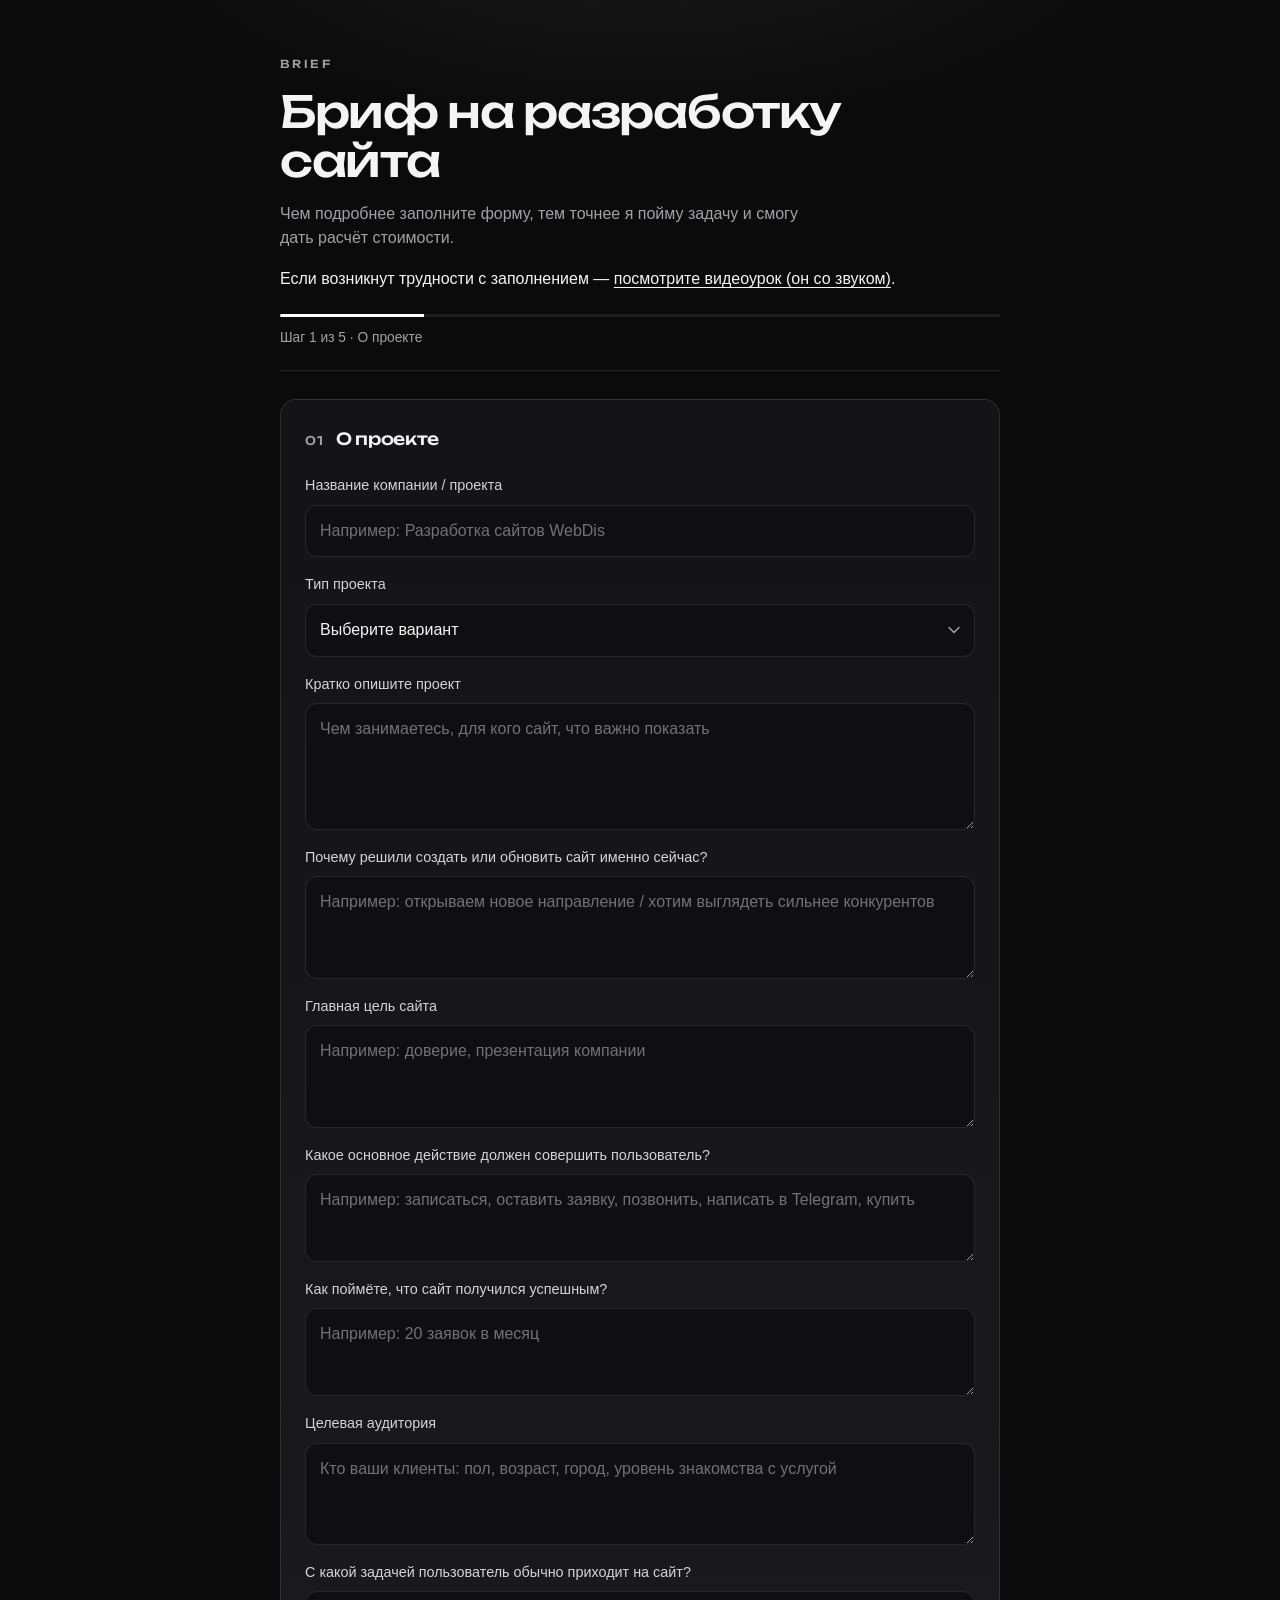
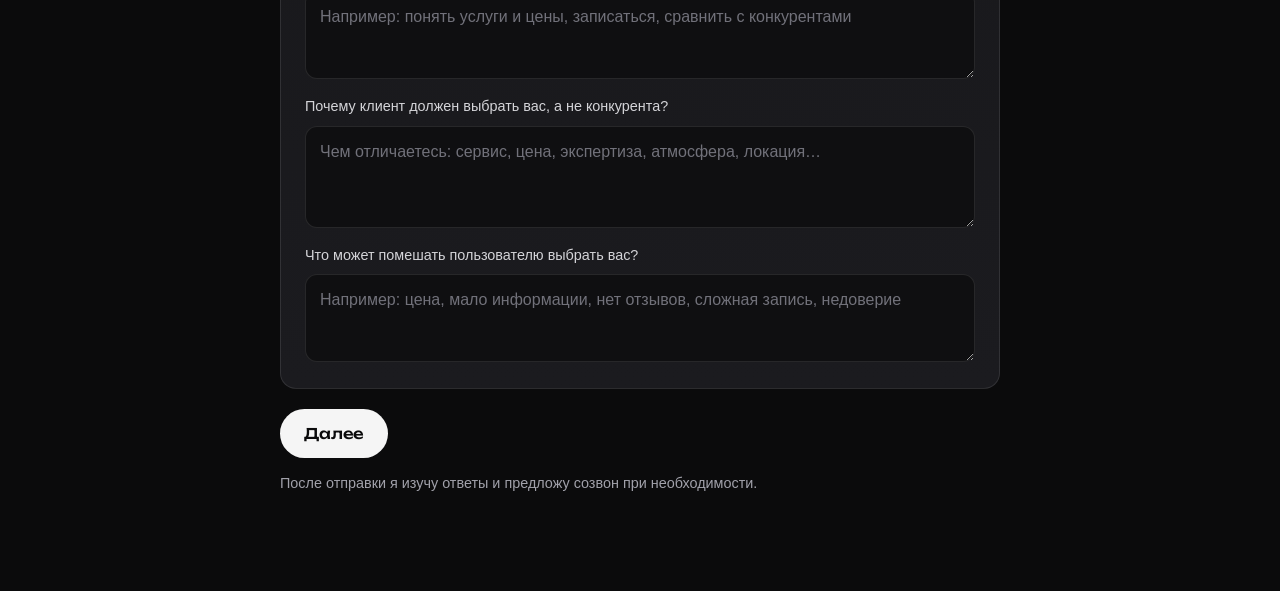
==== commit 1677fefa: "Update index.html" ====
--- a/index.html
+++ b/index.html
@@ -20,7 +20,7 @@
       </p>
       <p class="help-link">
         Если возникнут трудности с заполнением —
-        <a href="https://disk.yandex.ru/d/bc48G-VjSE5Ibw" target="_blank" rel="noopener noreferrer">посмотрите видеоурок</a>.
+        <a href="https://disk.yandex.ru/d/bc48G-VjSE5Ibw" target="_blank" rel="noopener noreferrer">посмотрите видеоурок (он со звуком)</a>.
       </p>
       <div class="progress" aria-hidden="true">
         <div class="progress-bar" id="progress-bar"></div>
--- a/styles.css
+++ b/styles.css
@@ -71,6 +71,21 @@
   font-size: 1rem;
 }
 
+help-link {
+  margin: 14px 0 0;
+  max-width: 34rem;
+  color: var(--muted);
+  font-size: 0.92rem;
+}
+.help-link a {
+  color: #f4f4f5;
+  text-underline-offset: 3px;
+}
+.help-link a:hover {
+  opacity: 0.85;
+}
+
+
 .progress {
   margin-top: 22px;
   height: 3px;
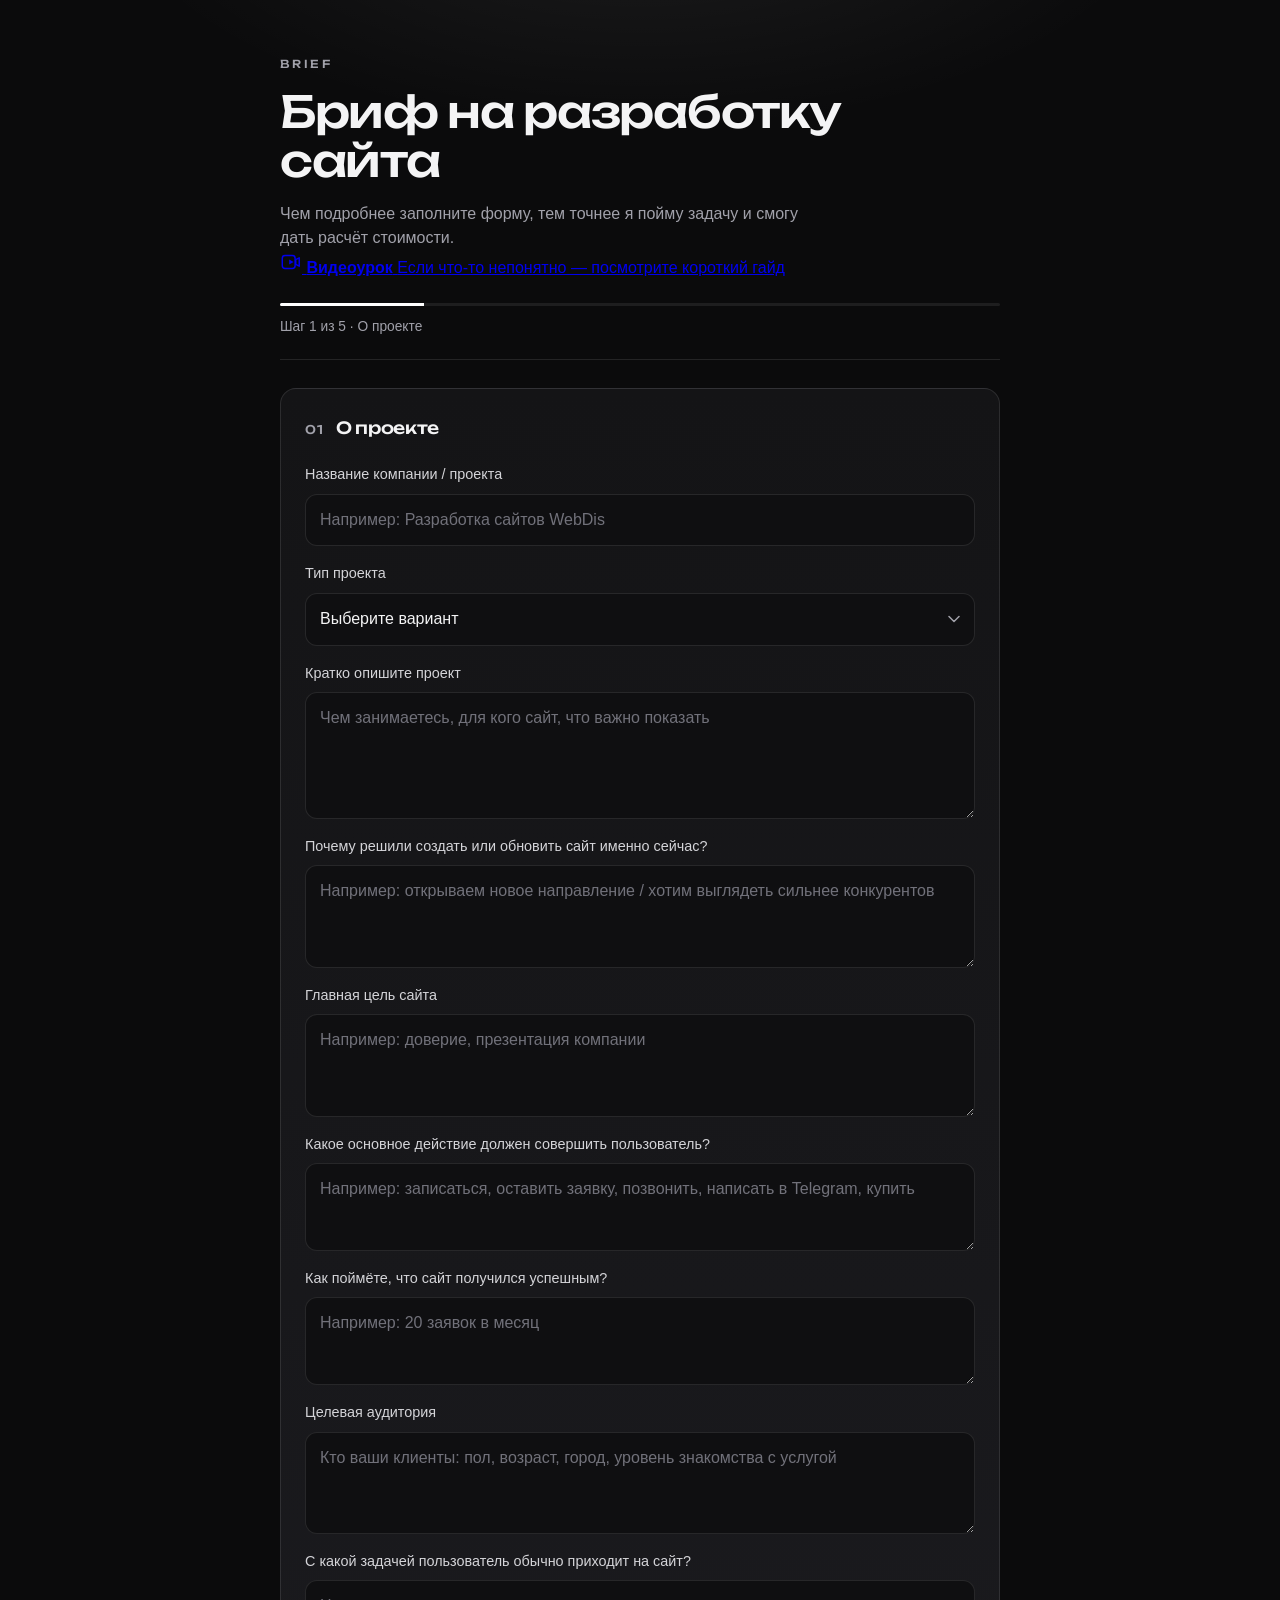
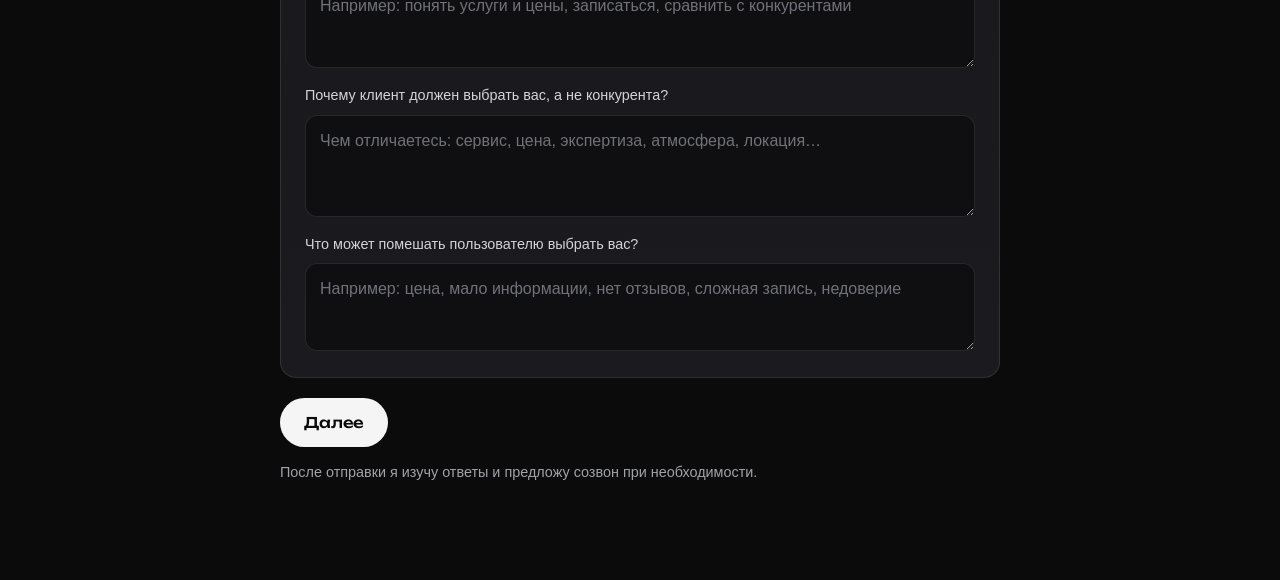
==== commit 4180895e: "Update index.html" ====
--- a/index.html
+++ b/index.html
@@ -18,10 +18,24 @@
       <p class="lead">
         Чем подробнее заполните форму, тем точнее я пойму задачу и смогу дать расчёт стоимости.
       </p>
-      <p class="help-link">
-        Если возникнут трудности с заполнением —
-        <a href="https://disk.yandex.ru/d/bc48G-VjSE5Ibw" target="_blank" rel="noopener noreferrer">посмотрите видеоурок (он со звуком)</a>.
-      </p>
+      <a
+        class="video-help"
+        href="https://disk.yandex.ru/d/bc48G-VjSE5Ibw"
+        target="_blank"
+        rel="noopener noreferrer"
+      >
+        <span class="video-help__icon" aria-hidden="true">
+          <svg viewBox="0 0 24 24" width="22" height="22" fill="none">
+            <rect x="2.5" y="5" width="14" height="14" rx="3" stroke="currentColor" stroke-width="1.6"/>
+            <path d="M10 9.2v5.6L14.8 12 10 9.2Z" fill="currentColor"/>
+            <path d="M17.2 9.5 21 7.4v9.2l-3.8-2.1V9.5Z" stroke="currentColor" stroke-width="1.6" stroke-linejoin="round"/>
+          </svg>
+        </span>
+        <span class="video-help__text">
+          <strong>Видеоурок</strong>
+          <span>Если что-то непонятно — посмотрите короткий гайд</span>
+        </span>
+      </a>
       <div class="progress" aria-hidden="true">
         <div class="progress-bar" id="progress-bar"></div>
       </div>
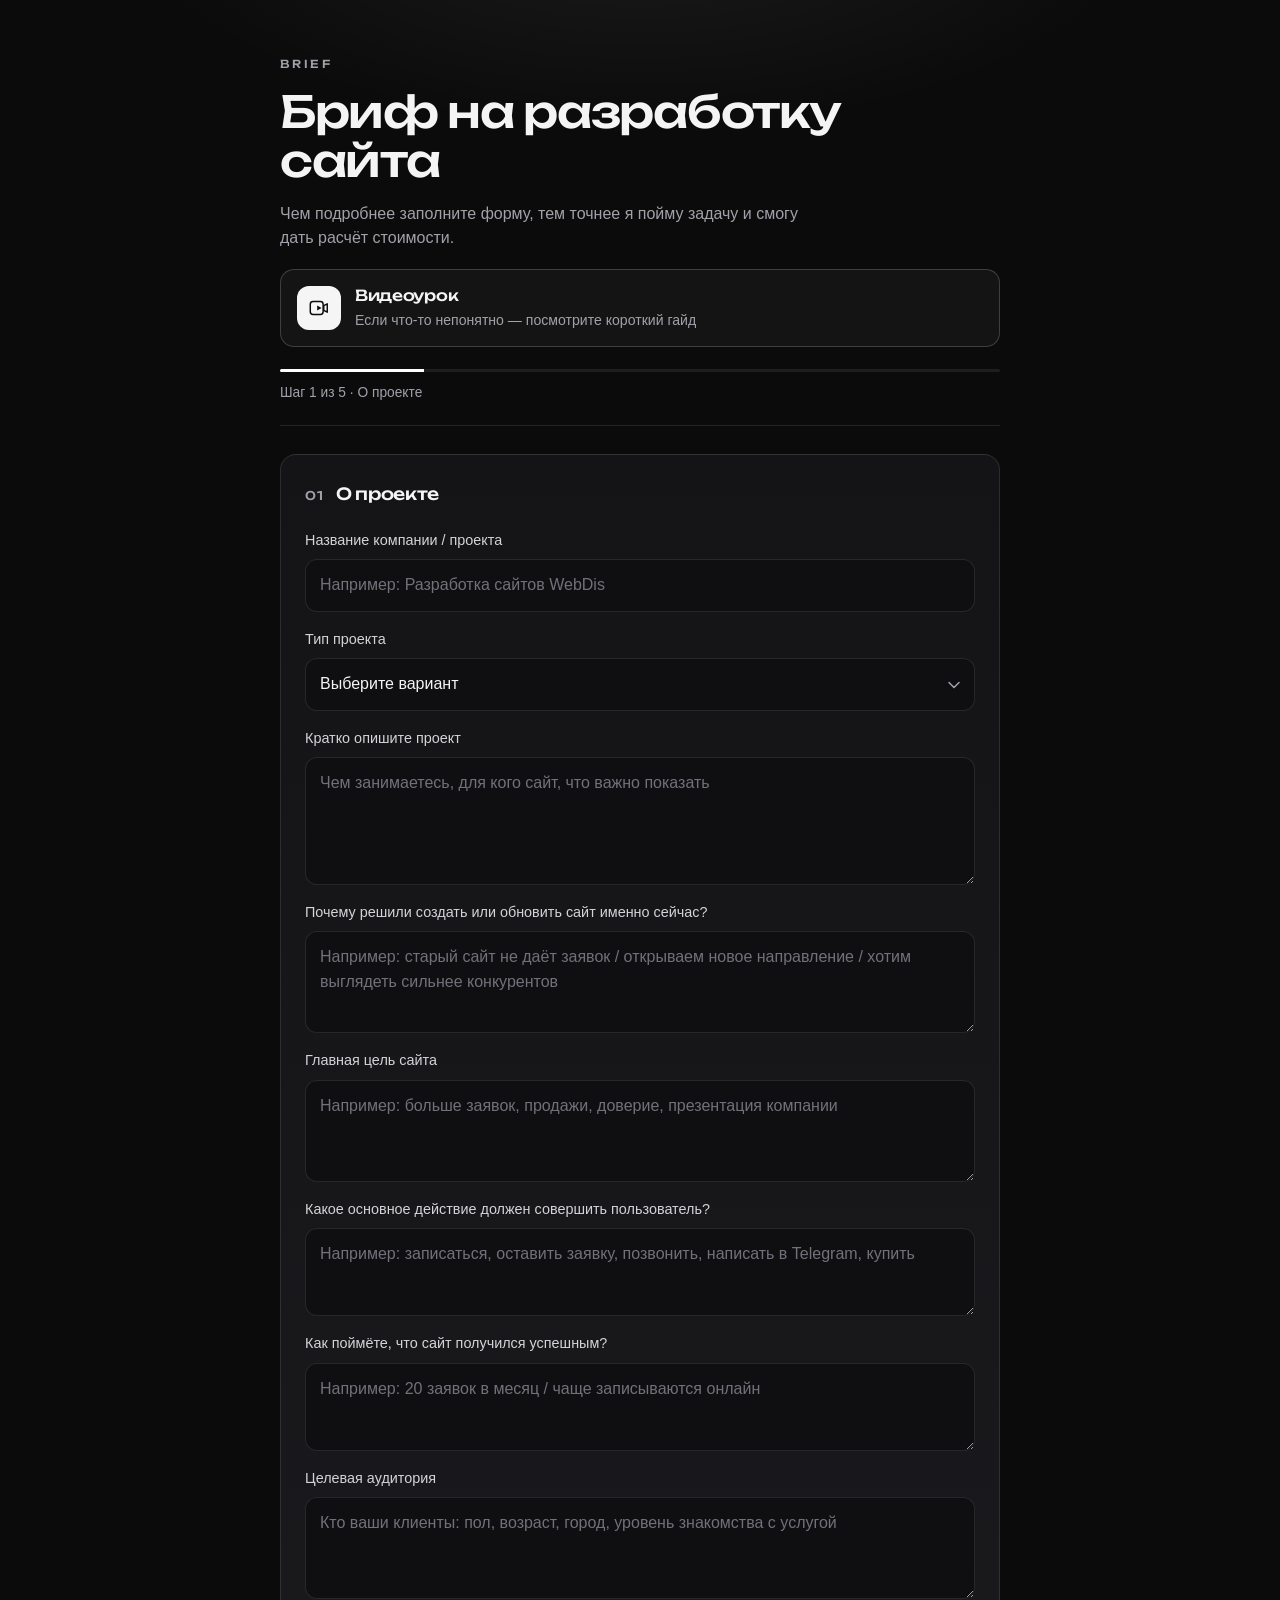
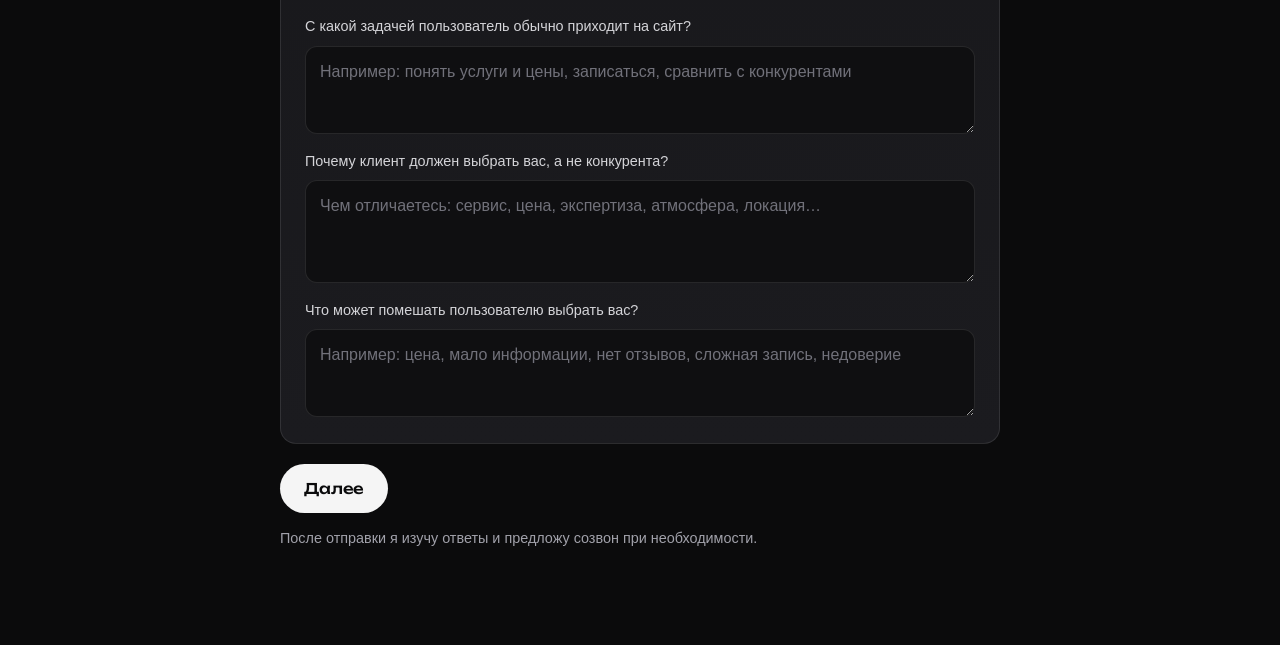
==== commit 3940e24f: "Update index.html" ====
--- a/index.html
+++ b/index.html
@@ -51,7 +51,7 @@
       <input type="hidden" name="_subject" value="Новый бриф на сайт" />
       <input type="hidden" name="_template" value="table" />
       <input type="hidden" name="_captcha" value="false" />
-      <input type="text" name="_honey" class="honey" tabindex="-1" autocomplete="off" />
+      <input type="hidden" name="_blacklist" value="spammy pattern, viagra" />
 
       <!-- 01 -->
       <section class="card step is-active" data-step="0">
@@ -85,12 +85,12 @@
 
         <label class="field">
           <span>Почему решили создать или обновить сайт именно сейчас?</span>
-          <textarea name="Почему сейчас" rows="3" placeholder="Например: открываем новое направление / хотим выглядеть сильнее конкурентов" required data-step-required></textarea>
+          <textarea name="Почему сейчас" rows="3" placeholder="Например: старый сайт не даёт заявок / открываем новое направление / хотим выглядеть сильнее конкурентов" required data-step-required></textarea>
         </label>
 
         <label class="field">
           <span>Главная цель сайта</span>
-          <textarea name="Главная цель" rows="3" placeholder="Например: доверие, презентация компании" required data-step-required></textarea>
+          <textarea name="Главная цель" rows="3" placeholder="Например: больше заявок, продажи, доверие, презентация компании" required data-step-required></textarea>
         </label>
 
         <label class="field">
@@ -100,7 +100,7 @@
 
         <label class="field">
           <span>Как поймёте, что сайт получился успешным?</span>
-          <textarea name="Критерий успеха" rows="2" placeholder="Например: 20 заявок в месяц" required data-step-required></textarea>
+          <textarea name="Критерий успеха" rows="2" placeholder="Например: 20 заявок в месяц / чаще записываются онлайн" required data-step-required></textarea>
         </label>
 
         <label class="field">
@@ -153,6 +153,17 @@
         <label class="field">
           <span>Ссылка на текущий сайт (если есть)</span>
           <input type="text" name="Ссылка на сайт" placeholder="https://" />
+        </label>
+
+        <label class="field">
+          <span>Предпочтительная платформа</span>
+          <select name="Платформа">
+            <option>Не знаю</option>
+            <option>Tilda</option>
+            <option>Webflow</option>
+            <option>WordPress</option>
+            <option>Другая</option>
+          </select>
         </label>
       </section>
 
@@ -270,6 +281,18 @@
           </div>
         </fieldset>
 
+        <fieldset class="field">
+          <legend>Нужны ли интеграции?</legend>
+          <div class="choices grid">
+            <label class="choice"><input type="checkbox" name="Интеграции" value="Telegram" /> Telegram</label>
+            <label class="choice"><input type="checkbox" name="Интеграции" value="Email" /> Email</label>
+            <label class="choice"><input type="checkbox" name="Интеграции" value="CRM" /> CRM</label>
+            <label class="choice"><input type="checkbox" name="Интеграции" value="Оплата" /> Платёжная система</label>
+            <label class="choice"><input type="checkbox" name="Интеграции" value="Бронирование" /> Бронирование</label>
+            <label class="choice"><input type="checkbox" name="Интеграции" value="Не знаю" /> Не знаю, нужна консультация</label>
+          </div>
+        </fieldset>
+
         <label class="field">
           <span>Языки сайта</span>
           <input type="text" name="Языки" placeholder="Только русский / русский + английский" required data-step-required />
@@ -331,7 +354,10 @@
     <div class="success" id="success-screen" hidden>
       <p class="eyebrow">Done</p>
       <h2>Бриф отправлен</h2>
-      <p class="lead">Спасибо! Я получила ваши ответы и скоро свяжусь.</p>
+      <p class="lead">
+        Спасибо! Напишите мне, пожалуйста, в Telegram, что бриф заполнен —
+        так я точно не упущу ответы.
+      </p>
     </div>
   </div>
 
--- a/styles.css
+++ b/styles.css
@@ -71,20 +71,54 @@
   font-size: 1rem;
 }
 
-help-link {
-  margin: 14px 0 0;
-  max-width: 34rem;
-  color: var(--muted);
-  font-size: 0.92rem;
-}
-.help-link a {
-  color: #f4f4f5;
-  text-underline-offset: 3px;
-}
-.help-link a:hover {
-  opacity: 0.85;
-}
-
+.video-help {
+  display: flex;
+  align-items: center;
+  gap: 14px;
+  margin-top: 18px;
+  padding: 14px 16px;
+  border: 1px solid rgba(255, 255, 255, 0.18);
+  border-radius: 14px;
+  background: rgba(255, 255, 255, 0.04);
+  color: inherit;
+  text-decoration: none;
+  transition: border-color 0.15s ease, background 0.15s ease, transform 0.15s ease;
+}
+
+.video-help:hover {
+  border-color: rgba(255, 255, 255, 0.4);
+  background: rgba(255, 255, 255, 0.07);
+  transform: translateY(-1px);
+}
+
+.video-help__icon {
+  flex: 0 0 auto;
+  display: grid;
+  place-items: center;
+  width: 44px;
+  height: 44px;
+  border-radius: 12px;
+  background: #f5f5f5;
+  color: #0b0b0c;
+}
+
+.video-help__text {
+  display: grid;
+  gap: 2px;
+  min-width: 0;
+}
+
+.video-help__text strong {
+  font-family: var(--display);
+  font-size: 0.95rem;
+  font-weight: 500;
+  letter-spacing: -0.02em;
+}
+
+.video-help__text span {
+  color: var(--muted);
+  font-size: 0.88rem;
+}
 
 .progress {
   margin-top: 22px;
